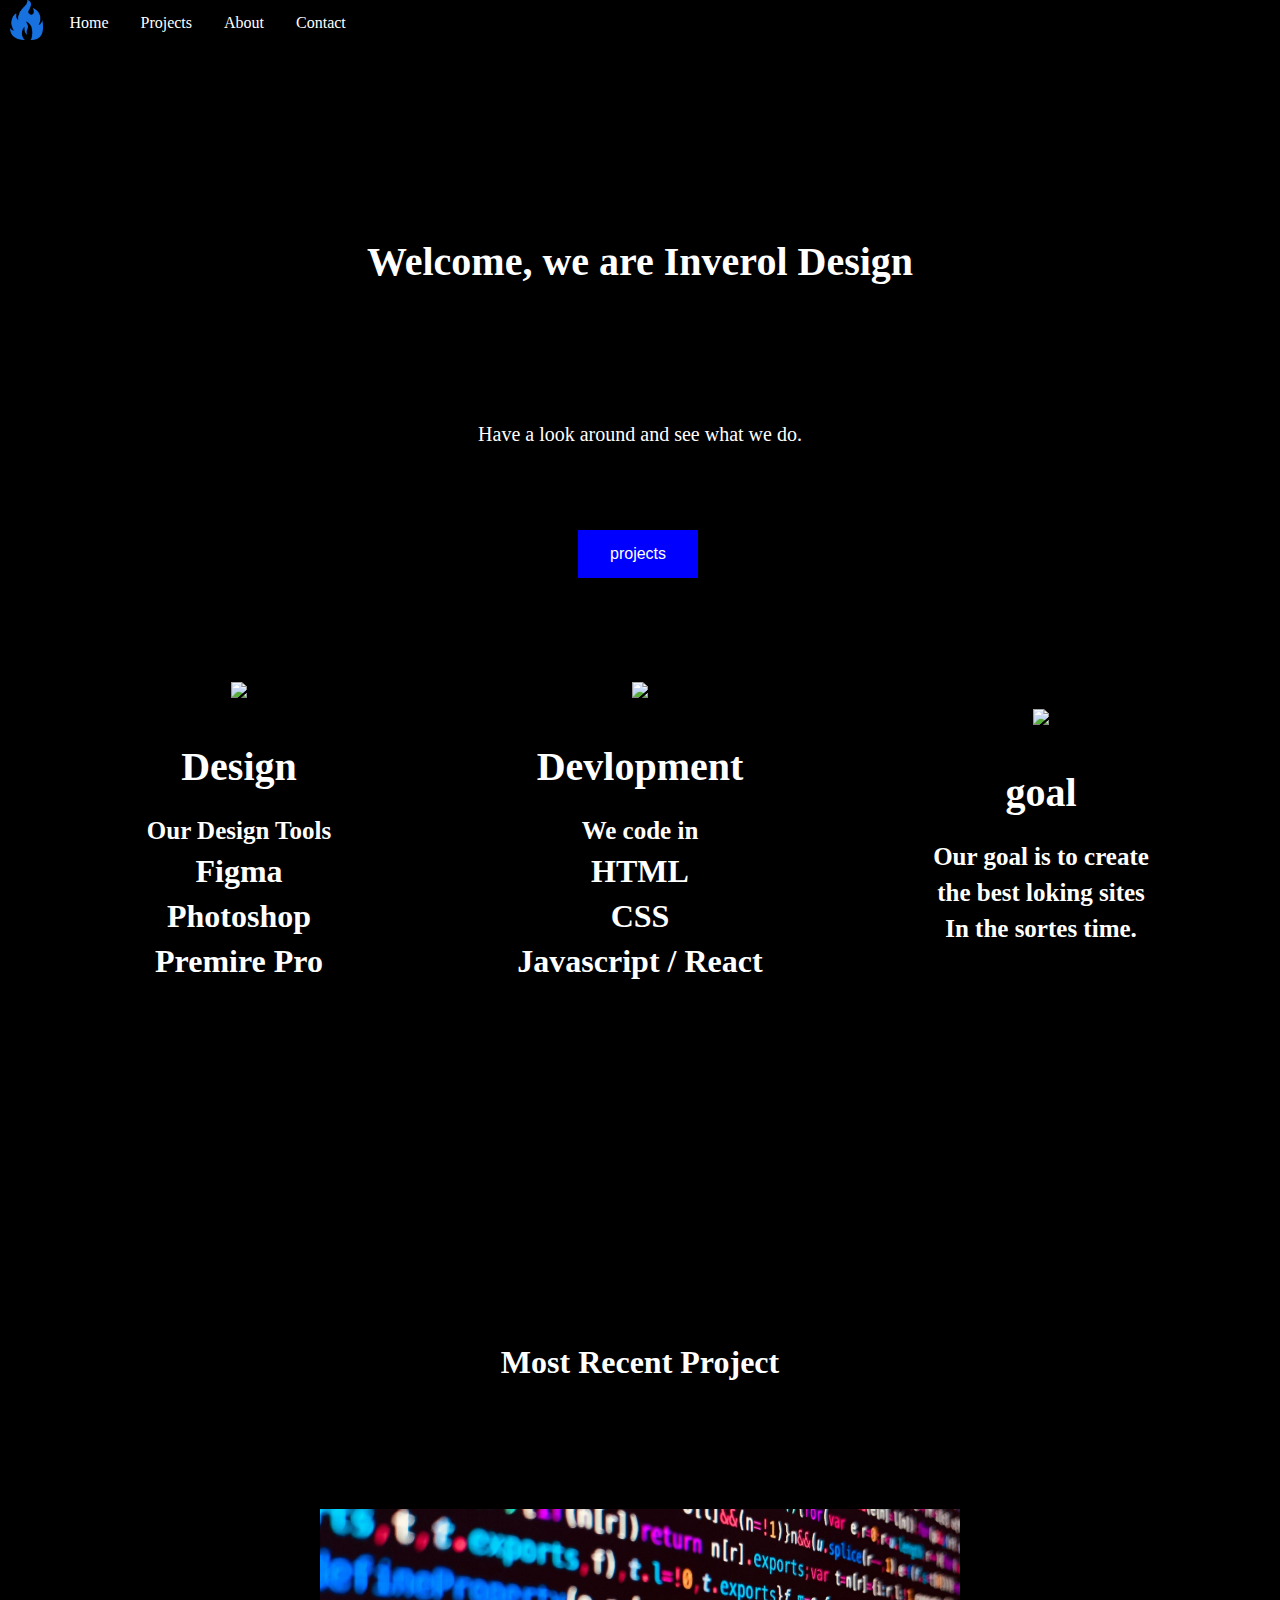
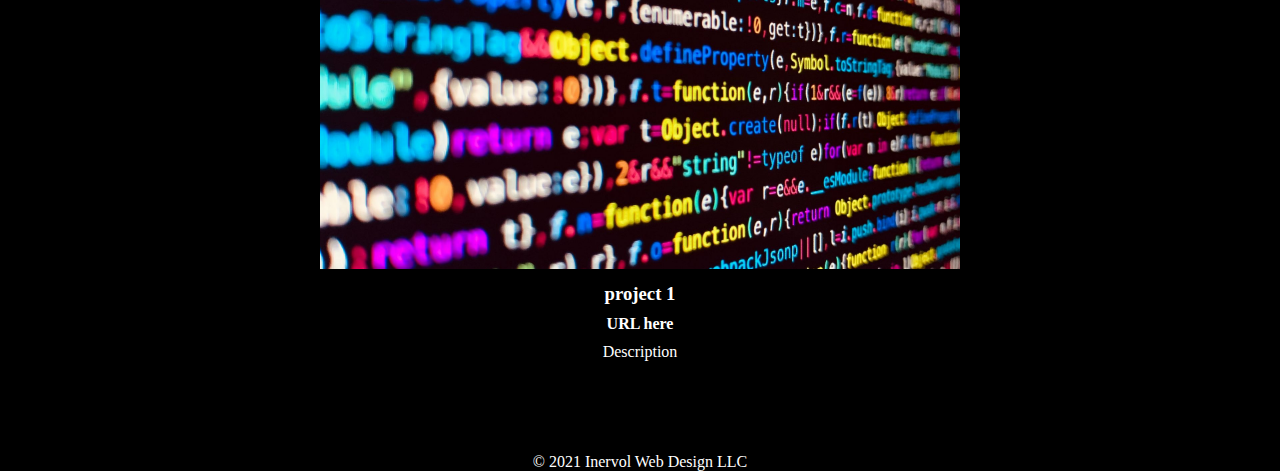
==== index.html @ 6adbb03c "Update index.html" ====
<!DOCTYPE html>


<html lang="en" dir="ltr">

<link rel="stylesheet" href="layout.css">


    <meta charset="utf-8">


    <title>Home Page</title>




  <nav class="nav11">
    <ul>
      <a href="index.html" ><img class="nav-img"src="inv logo.png" alt=""></a>
      <li><a href="index.html">Home</a></li>
      <li><a href="projects.html">Projects</a></li>
      <li><a href="about.html">About</a></li>
      <li><a href="contact.html">Contact</a></li>

    </ul>

  </nav>

  <body>
    <section>



  <!-- <img class="img2" src="/home/bigmoneygelo/demo websites 1-4/example website 1/imgs/code_text_colorful_140555_1920x1080.jpg" alt="img">-->

<div class="img-header-1">
  <h1 class="h11">Welcome, we are Inverol Design</h1>
  <p class="p-1">Have a look around and see what we do.</p>

  <div class="banner">
    <a href="projects.html">
    <button class="b1"type="button" name="button" >projects</button>
    </a>

</div>

    </section>

    <section>


      <section class="row3">


        <div class="column">


          <div class="icon">
            <img src="https://img.icons8.com/pastel-glyph/100/ffffff/web-design--v2.png"/>
          </div>
          <div class="bio-1">
            <h1 class="h11">Design</h1>
            <h1 class="h2-1">Our Design Tools</h1>
            <h1 class="h2-2">Figma</h1>
            <h1 class="h2-2">Photoshop</h1>
            <h1 class="h2-2">Premire Pro</h1>


          </div>
        </div>






        <div class="column">

            <div class="icon">
          <img src="https://img.icons8.com/officel/100/ffffff/code.png"/>
          </div>
          <div class="bio-1">
            <h1 class="h11">Devlopment</h1>
            <h1 class="h2-1"> We code in </h1>
            <h1 class="h2-2">HTML</h1>
            <h1 class="h2-2">CSS</h1>
            <h1 class="h2-2">Javascript / React</h1>



          </div>


        </div>





        <div class="column">
            <div class="icon">
              <img src="https://img.icons8.com/material-sharp/96/ffffff/activity-history.png"/>
            </div>
            <h1 class="h11">goal</h1>
            <h1 class="h2-1">Our goal is to create </h1>
            <h1 class="h2-1">the best loking sites </h1>
            <h1 class="h2-1">In the sortes time. </h1>
            <p></p>


        </div>

      </section>


      <h1 class="h12">Most Recent Project </h1>


      <div class="img2-a">


              <img class="img2a"src="code_text_colorful_140555_1920x1080.jpg" alt="img">
              <h3 class="h31a">project 1</h3>
              <h4 class="h31b">URL here</h4>
              <p>Description </p>

            </div>
            </div>
          </div>





      </section>




<!--
      <div class="row">
          <div class="column">
            <div class="porduct1">
              <img class="img3 "src="https://www.imagesource.com/wp-content/uploads/2019/06/Rio.jpg" alt="img">
              <p class="img3"> Lorem ipsum dolor sit amet, consectetur adipisicing elit, sed do eiusmod tempor incididunt ut labore et dolore magna aliqua. Ut enim ad minim veniam, quis nostrud exercitation ullamco laboris nisi ut aliquip ex ea commodo consequat. Duis aute irure dolor in reprehenderit in voluptate velit esse cillum dolore eu fugiat nulla pariatur. Excepteur sint occaecat cupidatat non proident, sunt in culpa qui officia deserunt mollit anim id est laborum.
                Lorem ipsum dolor sit amet, consectetur adipisicing elit, sed do eiusmod tempor incididunt ut labore et dolore magna aliqua. Ut enim ad minim veniam, quis nostrud exercitation ullamco laboris nisi ut aliquip ex ea commodo consequat. Duis aute irure dolor in reprehenderit in voluptate velit esse cillum dolore eu fugiat nulla pariatur. Excepteur sint occaecat cupidatat non proident, sunt in culpa qui officia deserunt mollit anim id est laborum. Lorem ipsum dolor sit amet, consectetur adipisicing elit, sed do eiusmod tempor incididunt ut labore et dolore magna aliqua. Ut enim ad minim veniam, quis nostrud exercitation ullamco laboris nisi ut aliquip ex ea commodo consequat. </p>
            </div

            <div class="porduct2">
              <img class="img3 "src="https://www.imagesource.com/wp-content/uploads/2019/06/Rio.jpg" alt="img">
              <p class="img3"> Lorem ipsum dolor sit amet, consectetur adipisicing elit, sed do eiusmod tempor incididunt ut labore et dolore magna aliqua. Ut enim ad minim veniam, quis nostrud exercitation ullamco laboris nisi ut aliquip ex ea commodo consequat. Duis aute irure dolor in reprehenderit in voluptate velit esse cillum dolore eu fugiat nulla pariatur. Excepteur sint occaecat cupidatat non proident, sunt in culpa qui officia deserunt mollit anim id est laborum.
                Lorem ipsum dolor sit amet, consectetur adipisicing elit, sed do eiusmod tempor incididunt ut labore et dolore magna aliqua. Ut enim ad minim veniam, quis nostrud exercitation ullamco laboris nisi ut aliquip ex ea commodo consequat. Duis aute irure dolor in reprehenderit in voluptate velit esse cillum dolore eu fugiat nulla pariatur. Excepteur sint occaecat cupidatat non proident, sunt in culpa qui officia deserunt mollit anim id est laborum. Lorem ipsum dolor sit amet, consectetur adipisicing elit, sed do eiusmod tempor incididunt ut labore et dolore magna aliqua. Ut enim ad minim veniam, quis nostrud exercitation ullamco laboris nisi ut aliquip ex ea commodo consequat. </p>
            </div
          </div>
        </div>


-->


    </section>





  </body>
























<br>
<br>
<br>
<br>

<footer>


<p class="p1a">&copy; 2021 Inervol Web Design LLC</p>
</footer>

</html>
---- layout.css ----
*{
  margin: 0px 0px;
  padding: 0px 0px;
  background-color: black;
  color: white;
}

ul {
  list-style-type: none;
  margin: 0;
  padding: 0;
  overflow: hidden;
  background-color: black;
}

li {
  float: left;
}

li a {
  display: block;
  color: white;
  text-align: center;
  padding: 14px 16px;
  text-decoration: none;
}

li a:hover:not(.active) {
  background-color: blue;
}

li a.active {
  color: white;
  background-color: blue;
  float:right;
}





.b1{
  background-color: blue;
 border: none;
 color: white;
 padding: 15px 32px;
 text-decoration: none;
 display: inline-block;
 font-size: 16px;
 margin: 4px 2px;
 cursor: pointer;

}


.nav-img{
margin-left: 10px;
margin-right: 10px;
  height: 40px;
  width: auto;
  float: left;



}




.img1 {
  height: 400px
  width: auto;
  direction: center;
}



.img2{
height: 40%;
  padding: 1em 1em 1em 1em;
  align-items: center;
}


.img3{
  padding-left: 20%;
  padding-right: 20%
  height: 600;
  width: 500px;
  color: white;
  image-orientation:center
  text-align: center;
}

.h11 {
  margin-top: 15%;
  margin-bottom: 10%;
  color: white;
  text-align: center;
  font-size: 40px;
}


 .h12{
   margin-top: 20%;
   margin-bottom: 10%;
   color: white;
   text-align: center;


 }

 }

h6 {
  padding-left: 10px;
  text-align: left;
  color: white

}

.ft1 {
  padding-left: 10px;
  padding-right: 10px;
  color: white;
}


.li20 {
  text-align: below;
}




.li20 {
  text-align: below;
}



.li30 {
  position: center;
}



.PBC{

  background-color: blue;
   width: 100%;
   height: auto;
   border-radius: 25px;
   color: white;
}


.column {
 -ms-flex: 25%; /* IE10 */
 flex: 25%;
 max-width: 25%;
 padding: 0 4px;


}

.icon{
  text-align: center;
}

.row {
  display: -ms-flexbox; /* IE10 */
  display: flex;
  -ms-flex-wrap: wrap; /* IE10 */
  flex-wrap: wrap;
  padding: 0 4px;

}

p {
  color: black;
}



.img2-a{

  text-align: center;
}



.img2a{
  width: 50%;
}


.h31a{
  padding-top: 10px;
  text-align: center;
}

.h31b{
  padding-top: 10px;
text-align: center;
}




.row2 {
  padding: 100px;
  display: flex;
  justify-content: space-between;


}

.row2A{
  padding: 100px;
  display: flex;
  justify-content: space-between;

}



 .row3{
   padding: 100px;
   display: flex;
   justify-content: space-between;
   align-items: center;

 }


.banner{
  margin-left: 45%;
  margin-top: 5em;
  margin-bottom:

}



p {
  color: white;
  text-align: center;
  padding-top: 10px;
}


/*
.nav11{
text-align: center;
align-self: center;
}
*/









.h31{
  margin-left: 15px;
}





.h1A{
  margin-left: 10px;
}



.p1a{
  margin-top: 10px;
}

.bio-1{
text-align: center;
}

.h2-1{
  text-align: center;
  font-weight: bold;
  margin-top: 3%;
  margin-bottom: 3%;
  font-size: 25px;

}


.h2-2{
  margin-top: 3%;
  margin-bottom: 3%;
}



  .h61{
    margin-left: 10px;
  }



  .fh3{
    text-align: center;
}

  .fh31{
    text-align: center;
    margin-bottom: 0px;
}

.p-1{
  font-size: 20px;
}
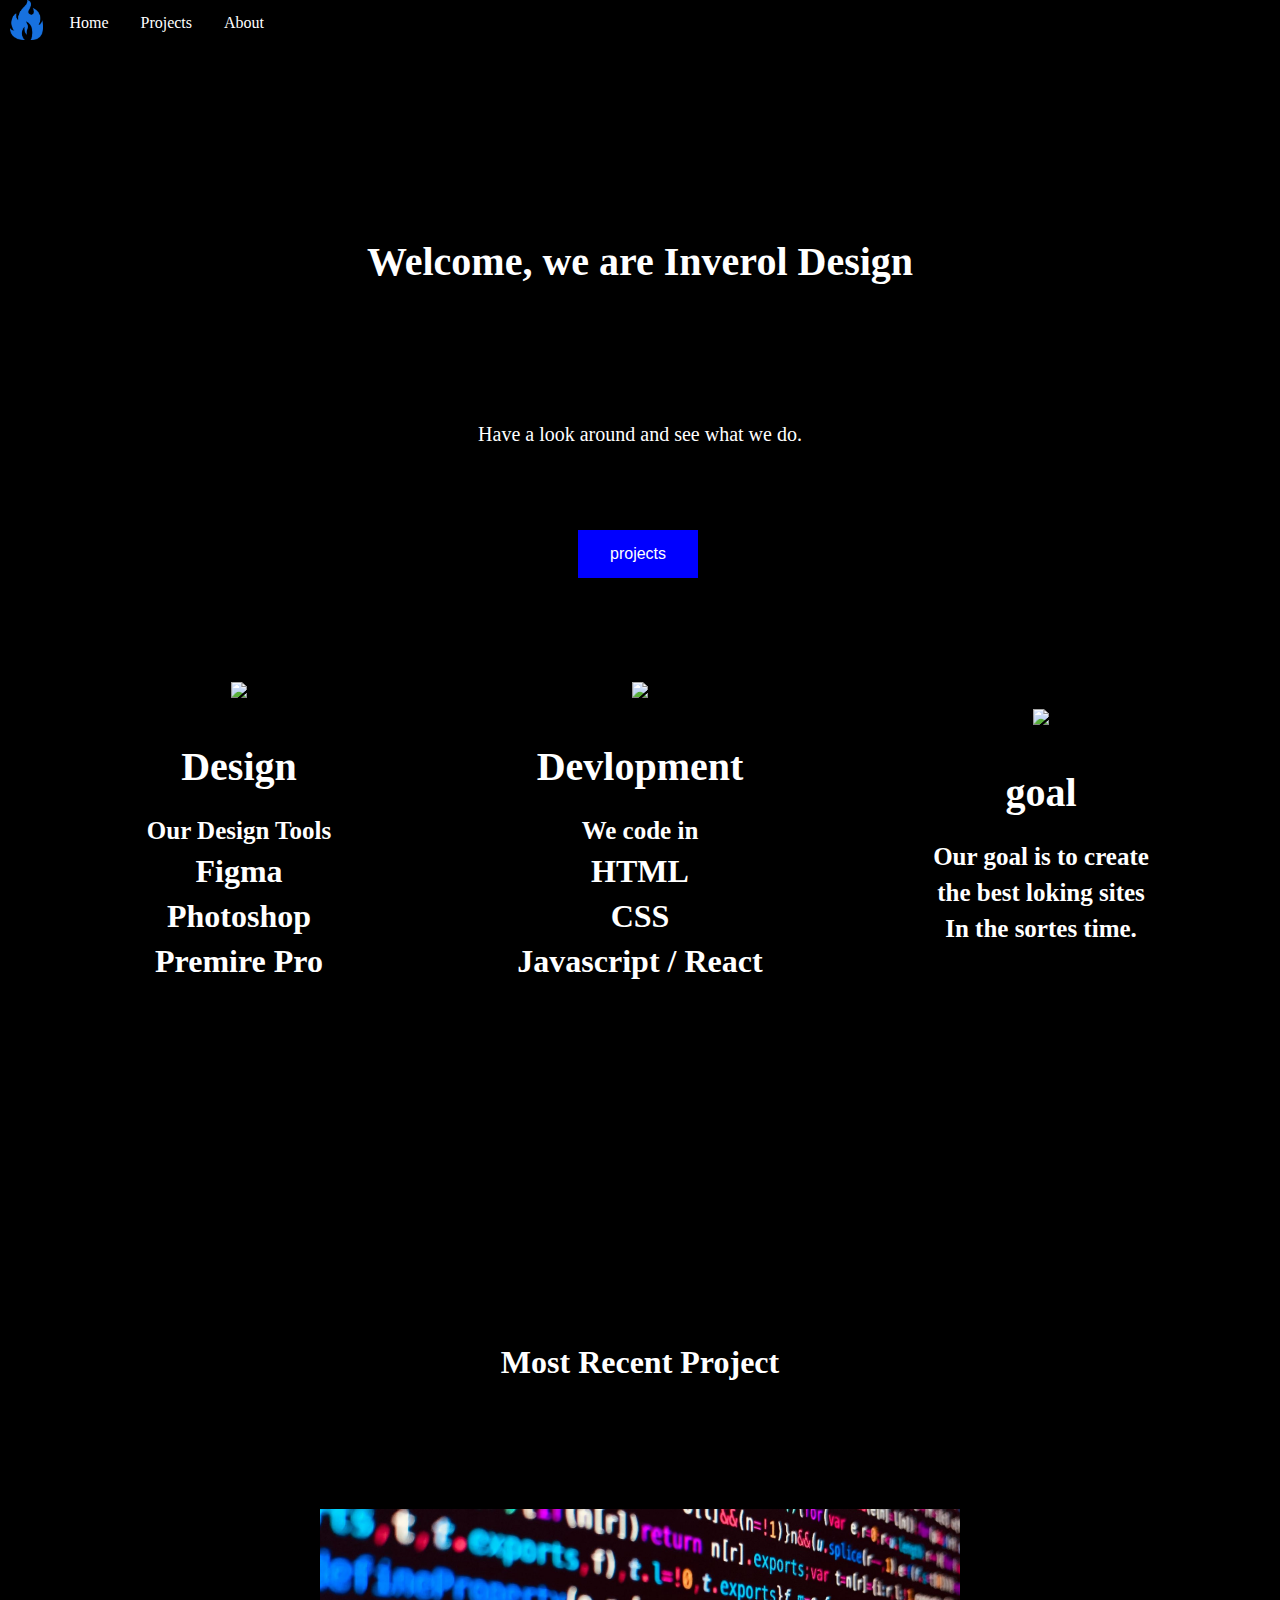
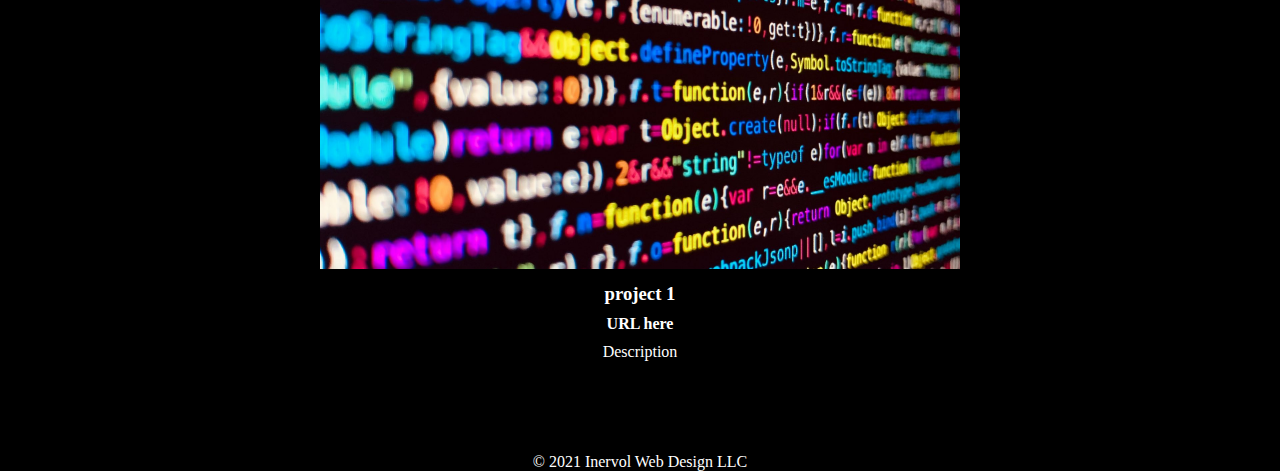
==== commit 86d4b72c: "Update index.html" ====
--- a/index.html
+++ b/index.html
@@ -20,7 +20,7 @@
       <li><a href="index.html">Home</a></li>
       <li><a href="projects.html">Projects</a></li>
       <li><a href="about.html">About</a></li>
-      <li><a href="contact.html">Contact</a></li>
+      <!--<li><a href="contact.html">Contact</a></li>-->
 
     </ul>
 
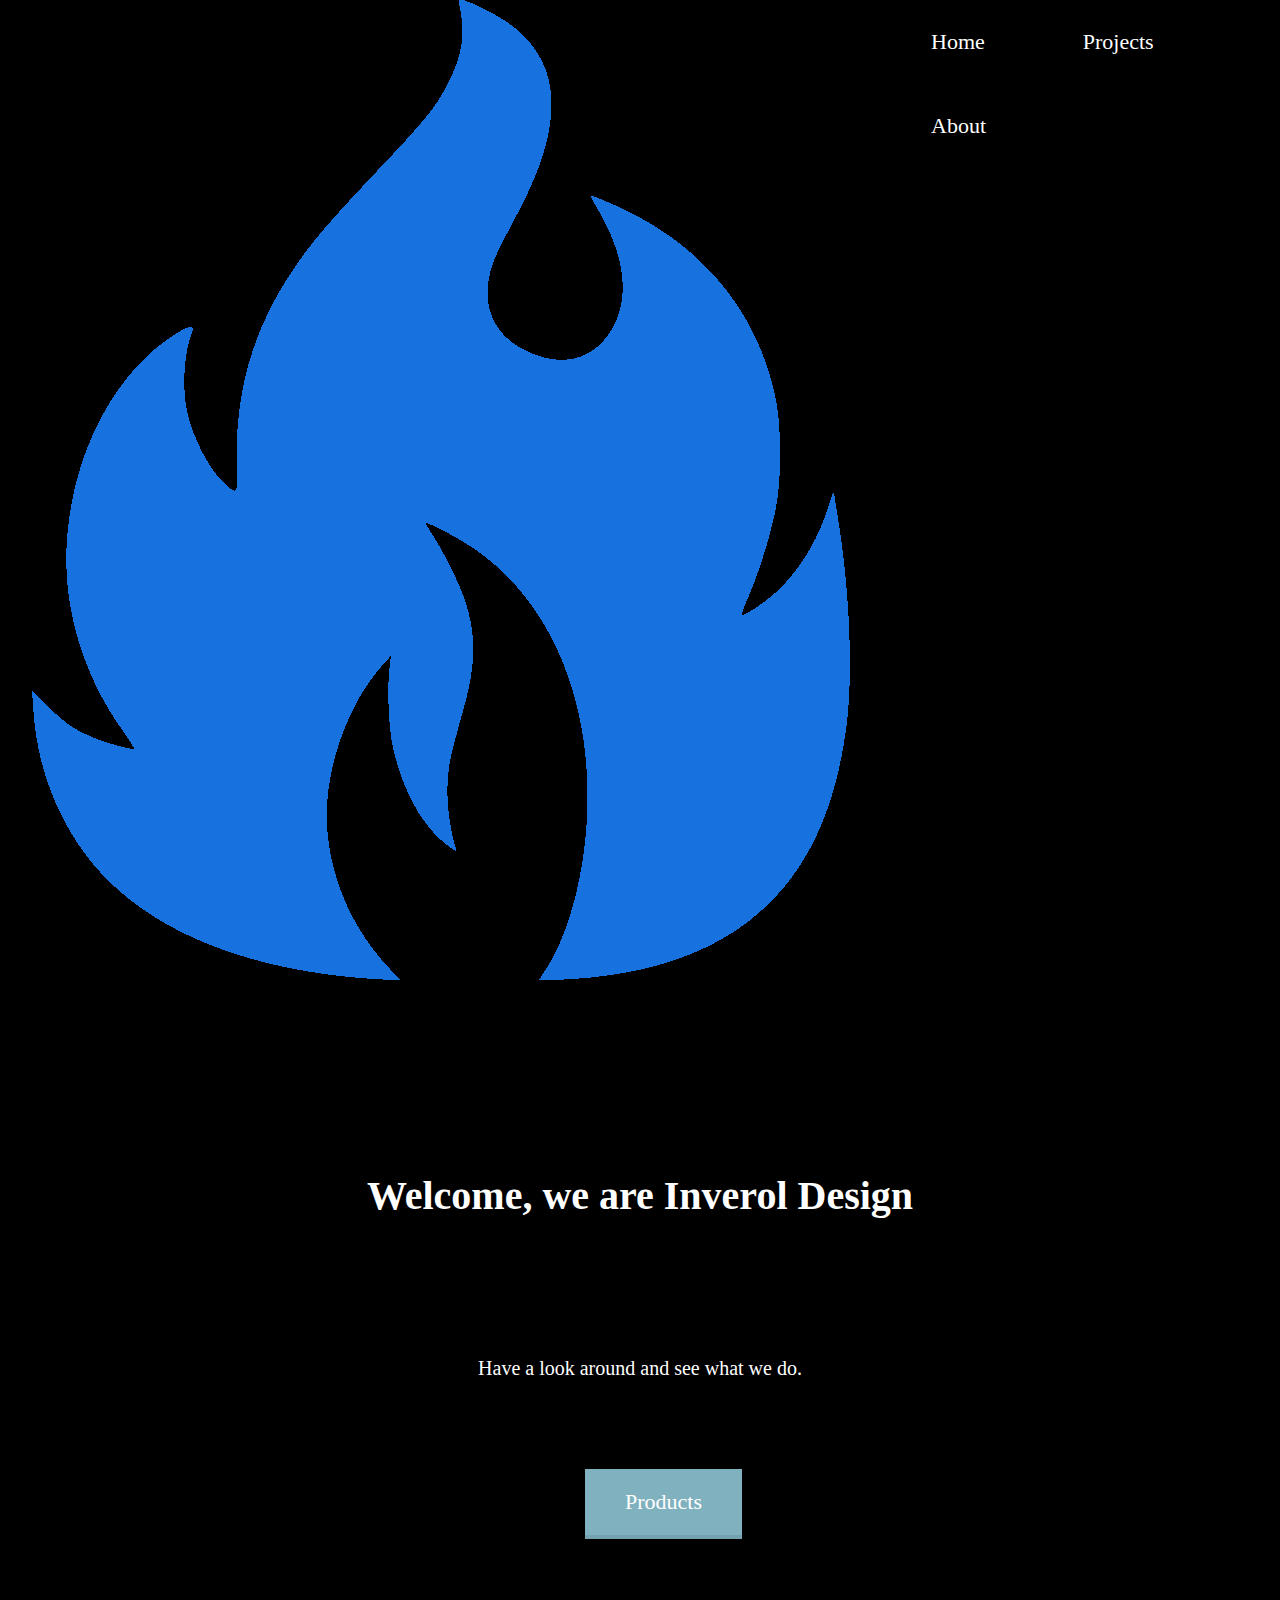
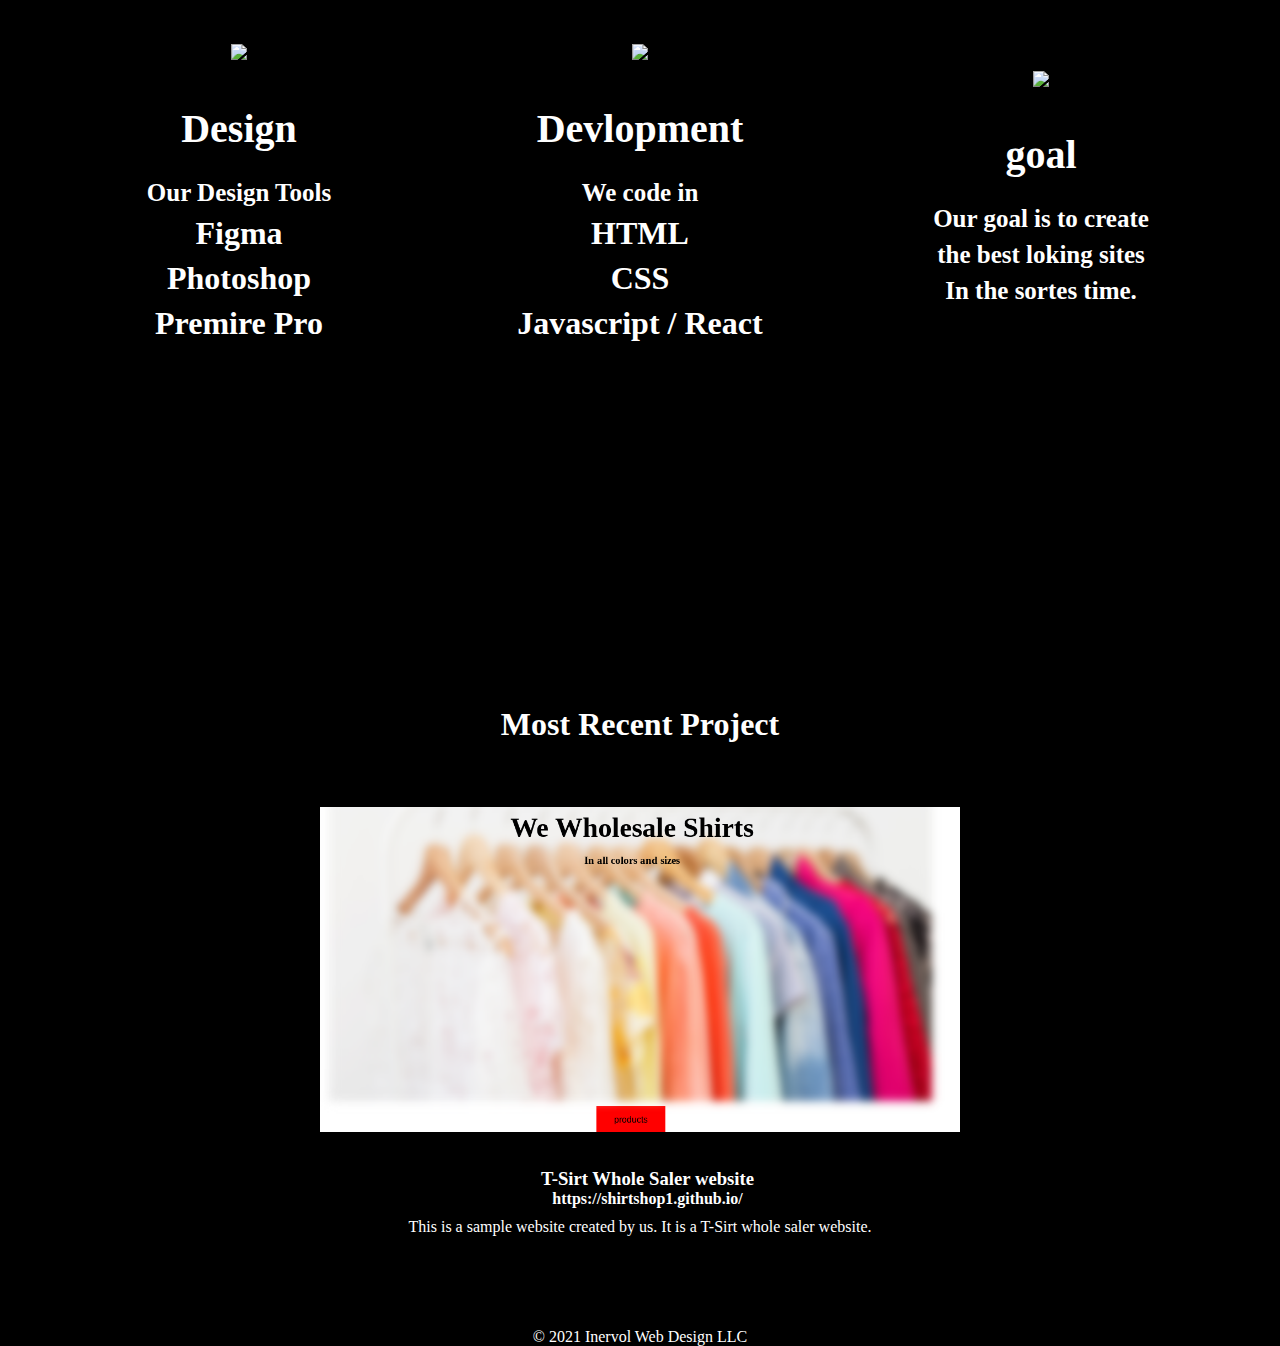
==== commit 756fe5ef: "Add files via upload" ====
--- a/index.html
+++ b/index.html
@@ -17,9 +17,12 @@
   <nav class="nav11">
     <ul>
       <a href="index.html" ><img class="nav-img"src="inv logo.png" alt=""></a>
-      <li><a href="index.html">Home</a></li>
-      <li><a href="projects.html">Projects</a></li>
-      <li><a href="about.html">About</a></li>
+
+  <li><a  class="btn large " href="index.html">Home</a></li>
+  <li><a  class="btn large " href="projects.html">Projects</a></li>
+  <li><a   class="btn large " href="about.html">About</a></li>
+
+
       <!--<li><a href="contact.html">Contact</a></li>-->
 
     </ul>
@@ -34,15 +37,15 @@
   <!-- <img class="img2" src="/home/bigmoneygelo/demo websites 1-4/example website 1/imgs/code_text_colorful_140555_1920x1080.jpg" alt="img">-->
 
 <div class="img-header-1">
+
   <h1 class="h11">Welcome, we are Inverol Design</h1>
   <p class="p-1">Have a look around and see what we do.</p>
 
   <div class="banner">
-    <a href="projects.html">
-    <button class="b1"type="button" name="button" >projects</button>
+    <a href="projects.html" class="btn blue large">Products</a>
     </a>
 
-</div>
+  </div>
 
     </section>
 
@@ -107,87 +110,23 @@
             <h1 class="h2-1">In the sortes time. </h1>
             <p></p>
 
-
         </div>
 
       </section>
 
+      <h1 class="h12">Most Recent Project </h1>
+      <div class="img2-a">
+        <a href="https://shirtshop1.github.io/">
+          <img class="img2a"src="Screenshot 2021-05-30 5.19.01 AM.png" alt="img">
+          <h3 class="h31">T-Sirt Whole Saler website</h3>
+          <h4 class="h31">https://shirtshop1.github.io/</h4>
+          <p>This is a sample website created by us. It is a T-Sirt whole saler website.</p>
+        </a>
+      </div>
 
-      <h1 class="h12">Most Recent Project </h1>
-
-
-      <div class="img2-a">
-
-
-              <img class="img2a"src="code_text_colorful_140555_1920x1080.jpg" alt="img">
-              <h3 class="h31a">project 1</h3>
-              <h4 class="h31b">URL here</h4>
-              <p>Description </p>
-
-            </div>
-            </div>
-          </div>
-
-
-
-
-
-      </section>
-
-
-
-
-<!--
-      <div class="row">
-          <div class="column">
-            <div class="porduct1">
-              <img class="img3 "src="https://www.imagesource.com/wp-content/uploads/2019/06/Rio.jpg" alt="img">
-              <p class="img3"> Lorem ipsum dolor sit amet, consectetur adipisicing elit, sed do eiusmod tempor incididunt ut labore et dolore magna aliqua. Ut enim ad minim veniam, quis nostrud exercitation ullamco laboris nisi ut aliquip ex ea commodo consequat. Duis aute irure dolor in reprehenderit in voluptate velit esse cillum dolore eu fugiat nulla pariatur. Excepteur sint occaecat cupidatat non proident, sunt in culpa qui officia deserunt mollit anim id est laborum.
-                Lorem ipsum dolor sit amet, consectetur adipisicing elit, sed do eiusmod tempor incididunt ut labore et dolore magna aliqua. Ut enim ad minim veniam, quis nostrud exercitation ullamco laboris nisi ut aliquip ex ea commodo consequat. Duis aute irure dolor in reprehenderit in voluptate velit esse cillum dolore eu fugiat nulla pariatur. Excepteur sint occaecat cupidatat non proident, sunt in culpa qui officia deserunt mollit anim id est laborum. Lorem ipsum dolor sit amet, consectetur adipisicing elit, sed do eiusmod tempor incididunt ut labore et dolore magna aliqua. Ut enim ad minim veniam, quis nostrud exercitation ullamco laboris nisi ut aliquip ex ea commodo consequat. </p>
-            </div
-
-            <div class="porduct2">
-              <img class="img3 "src="https://www.imagesource.com/wp-content/uploads/2019/06/Rio.jpg" alt="img">
-              <p class="img3"> Lorem ipsum dolor sit amet, consectetur adipisicing elit, sed do eiusmod tempor incididunt ut labore et dolore magna aliqua. Ut enim ad minim veniam, quis nostrud exercitation ullamco laboris nisi ut aliquip ex ea commodo consequat. Duis aute irure dolor in reprehenderit in voluptate velit esse cillum dolore eu fugiat nulla pariatur. Excepteur sint occaecat cupidatat non proident, sunt in culpa qui officia deserunt mollit anim id est laborum.
-                Lorem ipsum dolor sit amet, consectetur adipisicing elit, sed do eiusmod tempor incididunt ut labore et dolore magna aliqua. Ut enim ad minim veniam, quis nostrud exercitation ullamco laboris nisi ut aliquip ex ea commodo consequat. Duis aute irure dolor in reprehenderit in voluptate velit esse cillum dolore eu fugiat nulla pariatur. Excepteur sint occaecat cupidatat non proident, sunt in culpa qui officia deserunt mollit anim id est laborum. Lorem ipsum dolor sit amet, consectetur adipisicing elit, sed do eiusmod tempor incididunt ut labore et dolore magna aliqua. Ut enim ad minim veniam, quis nostrud exercitation ullamco laboris nisi ut aliquip ex ea commodo consequat. </p>
-            </div
-          </div>
-        </div>
-
-
--->
-
-
-    </section>
-
-
-
-
-
-  </body>
-
-
-
-
-
-
-
-
-
-
-
-
-
-
-
-
-
-
-
-
-
-
-
+    </div>
+  </div>
+</body>
 
 <br>
 <br>
--- a/layout.css
+++ b/layout.css
@@ -3,6 +3,7 @@
   padding: 0px 0px;
   background-color: black;
   color: white;
+  text-decoration: none;
 }
 
 ul {
@@ -34,6 +35,10 @@
   background-color: blue;
   float:right;
 }
+
+
+
+
 
 
 
@@ -54,9 +59,9 @@
 
 
 .nav-img{
-margin-left: 10px;
-margin-right: 10px;
-  height: 40px;
+margin-left: 2.5%;
+margin-right: 2.5%;
+  height: 10%;
   width: auto;
   float: left;
 
@@ -103,7 +108,7 @@
 
  .h12{
    margin-top: 20%;
-   margin-bottom: 10%;
+   margin-bottom: 5%;
    color: white;
    text-align: center;
 
@@ -192,6 +197,7 @@
 
 .img2a{
   width: 50%;
+  padding-bottom: 2.5%;
 }
 
 
@@ -322,3 +328,212 @@
 .p-1{
   font-size: 20px;
 }
+
+
+
+
+
+
+
+
+
+
+
+
+
+
+
+/* btn */
+
+
+
+
+.color .blue   {background: #6698cb;}
+
+
+.btn, .btn-two {
+margin: 9px;
+}
+
+a[class*="btn"] {text-decoration: none;}
+input[class*="btn"],
+button[class*="btn"] {border: 0;}
+
+/* Here you can change the button sizes */
+.btn.large,
+.btn-two.large,
+.btn-effect.large {
+padding: 20px 40px;
+font-size: 22px;
+}
+
+
+
+/* Colors for .btn and .btn-two */
+.btn.blue, .btn-two.blue     {background-color: #7fb1bf;}
+
+/* default button style */
+.btn1 {
+position: relative;
+border: 0;
+padding: 15px 25px;
+display: inline-block;
+text-align: center;
+color: white;
+}
+.btn:active {
+top: 4px;
+}
+
+/* color classes for .btn */
+.btn.blue {box-shadow: 0px 4px #74a3b0;}
+.btn.blue:active {box-shadow: 0 0 #74a3b0; background-color: #709CA8;}
+
+.btn-3d.blue:hover   {background-color: #699DD1;}
+
+.btn-3d.blue {
+background-color: #6DA2D9;
+box-shadow: 0 0 0 1px #6698cb inset,
+      0 0 0 2px rgba(255,255,255,0.15) inset,
+      0 8px 0 0 rgba(110, 164, 219, .7),
+      0 8px 0 1px rgba(0,0,0,.4),
+      0 8px 8px 1px rgba(0,0,0,0.5);
+}
+.btn-3d.blue:active {
+box-shadow: 0 0 0 1px #6191C2 inset,
+      0 0 0 2px rgba(255,255,255,0.15) inset,
+      0 0 0 1px rgba(0,0,0,0.4);
+}
+
+
+.btn-gradient.blue {
+background: rgba(102,152,203,1);
+background: -moz-linear-gradient(top, rgba(102,152,203,1) 0%, rgba(92,138,184,1) 100%);
+background: -webkit-gradient(left top, left bottom, color-stop(0%, rgba(102,152,203,1)), color-stop(100%, rgba(92,138,184,1)));
+background: -webkit-linear-gradient(top, rgba(102,152,203,1) 0%, rgba(92,138,184,1) 100%);
+background: -o-linear-gradient(top, rgba(102,152,203,1) 0%, rgba(92,138,184,1) 100%);
+background: -ms-linear-gradient(top, rgba(102,152,203,1) 0%, rgba(92,138,184,1) 100%);
+background: linear-gradient(to bottom, rgba(102,152,203,1) 0%, rgba(92,138,184,1) 100%);
+filter: progid:DXImageTransform.Microsoft.gradient( startColorstr='#6698cb', endColorstr='#5c8ab8', GradientType=0 );
+}
+.btn-gradient.blue:active 	{background: #608FBF;}
+
+
+
+
+
+.pad-mag{
+  margin: 0,0,0,0 ;
+  padding: 0,0,0,0 ;
+}
+
+
+
+
+
+
+
+
+
+
+
+
+
+
+
+
+
+
+
+
+
+
+
+
+
+
+
+
+
+
+
+
+
+
+
+
+
+/* btn */
+
+
+
+
+.color .blue   {background: #6698cb;}
+
+
+.btn, .btn-two {
+margin: 9px;
+}
+
+a[class*="btn"] {text-decoration: none;}
+input[class*="btn"],
+button[class*="btn"] {border: 0;}
+
+/* Here you can change the button sizes */
+.btn.large,
+.btn-two.large,
+.btn-effect.large {
+padding: 20px 40px;
+font-size: 22px;
+}
+
+
+
+/* Colors for .btn and .btn-two */
+.btn.blue, .btn-two.blue     {background-color: #7fb1bf;}
+
+/* default button style */
+.btn {
+position: relative;
+border: 0;
+padding: 15px 25px;
+display: inline-block;
+text-align: center;
+color: white;
+}
+.btn:active {
+top: 4px;
+}
+
+/* color classes for .btn */
+.btn.blue {box-shadow: 0px 4px #74a3b0;}
+.btn.blue:active {box-shadow: 0 0 #74a3b0; background-color: #709CA8;}
+
+.btn-3d.blue:hover   {background-color: #699DD1;}
+
+.btn-3d.blue {
+background-color: #6DA2D9;
+box-shadow: 0 0 0 1px #6698cb inset,
+      0 0 0 2px rgba(255,255,255,0.15) inset,
+      0 8px 0 0 rgba(110, 164, 219, .7),
+      0 8px 0 1px rgba(0,0,0,.4),
+      0 8px 8px 1px rgba(0,0,0,0.5);
+}
+.btn-3d.blue:active {
+box-shadow: 0 0 0 1px #6191C2 inset,
+      0 0 0 2px rgba(255,255,255,0.15) inset,
+      0 0 0 1px rgba(0,0,0,0.4);
+}
+
+
+.btn-gradient.blue {
+background: rgba(102,152,203,1);
+background: -moz-linear-gradient(top, rgba(102,152,203,1) 0%, rgba(92,138,184,1) 100%);
+background: -webkit-gradient(left top, left bottom, color-stop(0%, rgba(102,152,203,1)), color-stop(100%, rgba(92,138,184,1)));
+background: -webkit-linear-gradient(top, rgba(102,152,203,1) 0%, rgba(92,138,184,1) 100%);
+background: -o-linear-gradient(top, rgba(102,152,203,1) 0%, rgba(92,138,184,1) 100%);
+background: -ms-linear-gradient(top, rgba(102,152,203,1) 0%, rgba(92,138,184,1) 100%);
+background: linear-gradient(to bottom, rgba(102,152,203,1) 0%, rgba(92,138,184,1) 100%);
+filter: progid:DXImageTransform.Microsoft.gradient( startColorstr='#6698cb', endColorstr='#5c8ab8', GradientType=0 );
+}
+.btn-gradient.blue:active 	{background: #608FBF;}
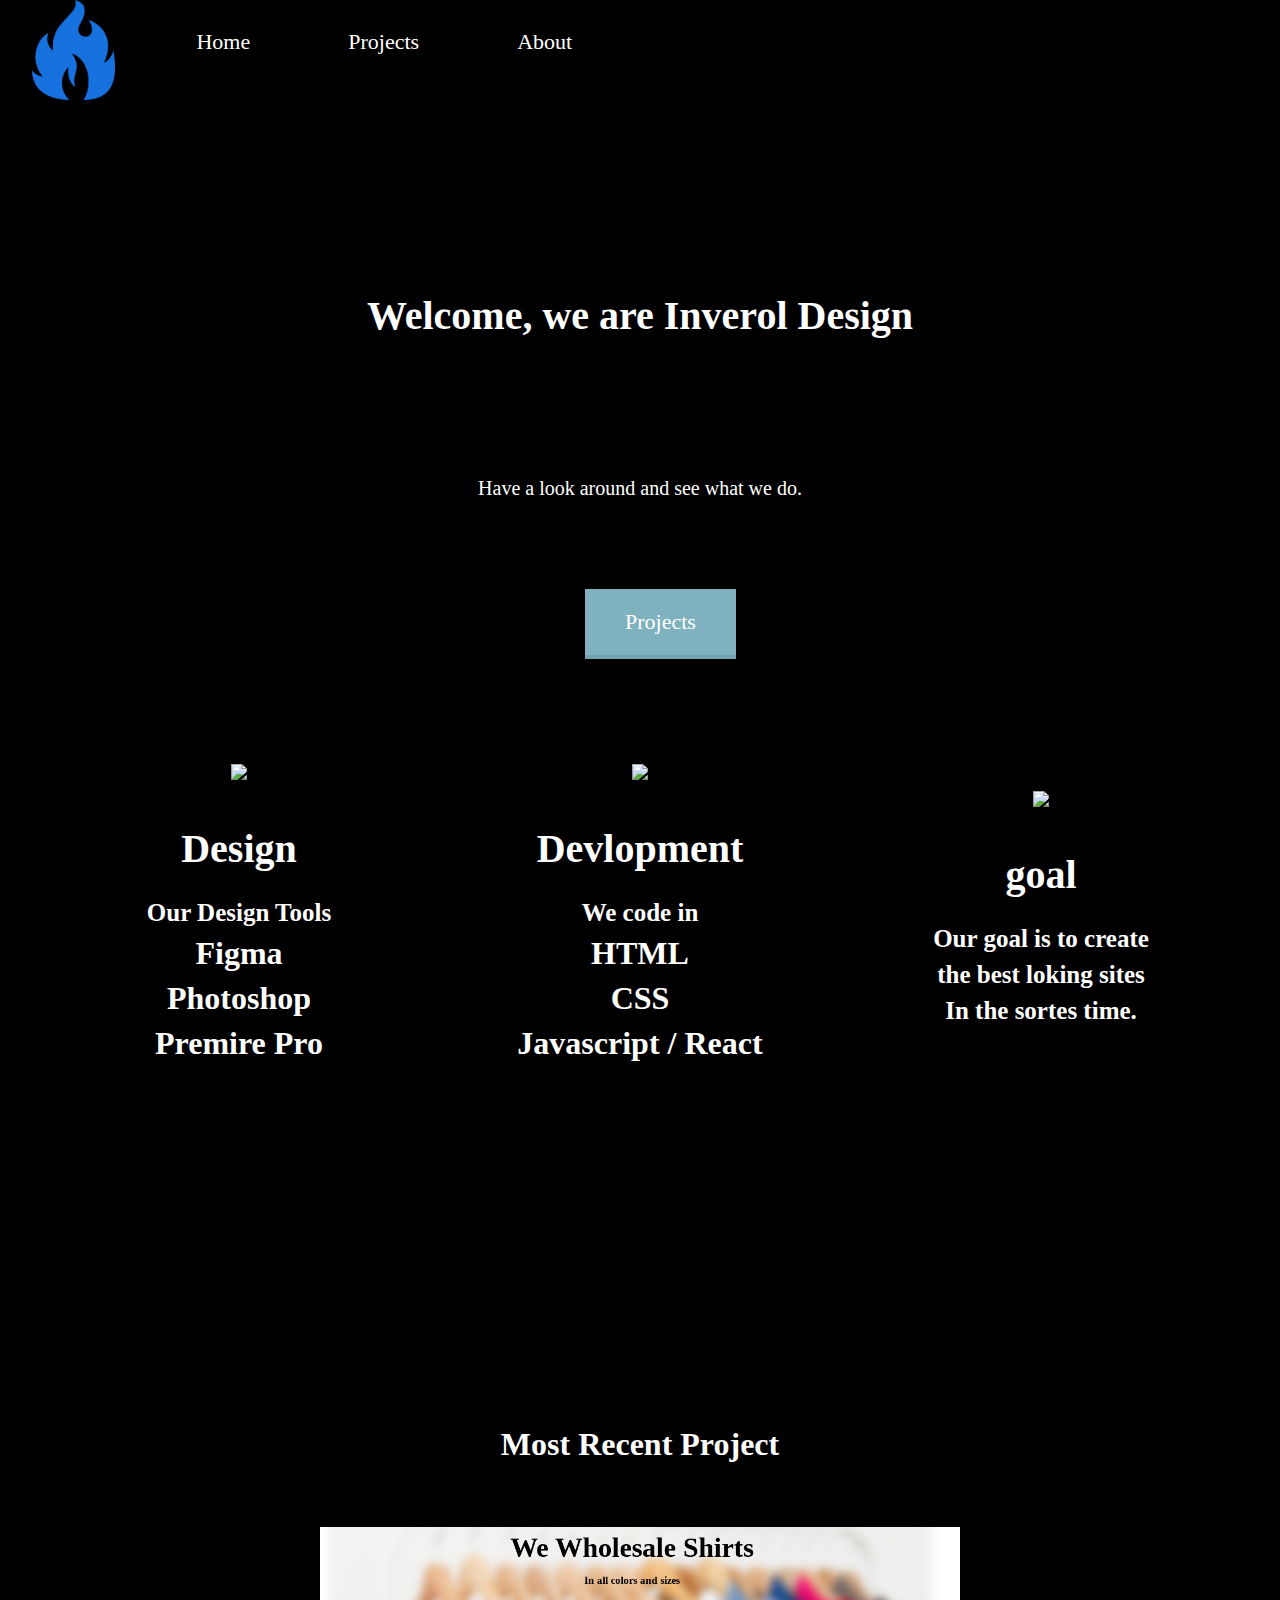
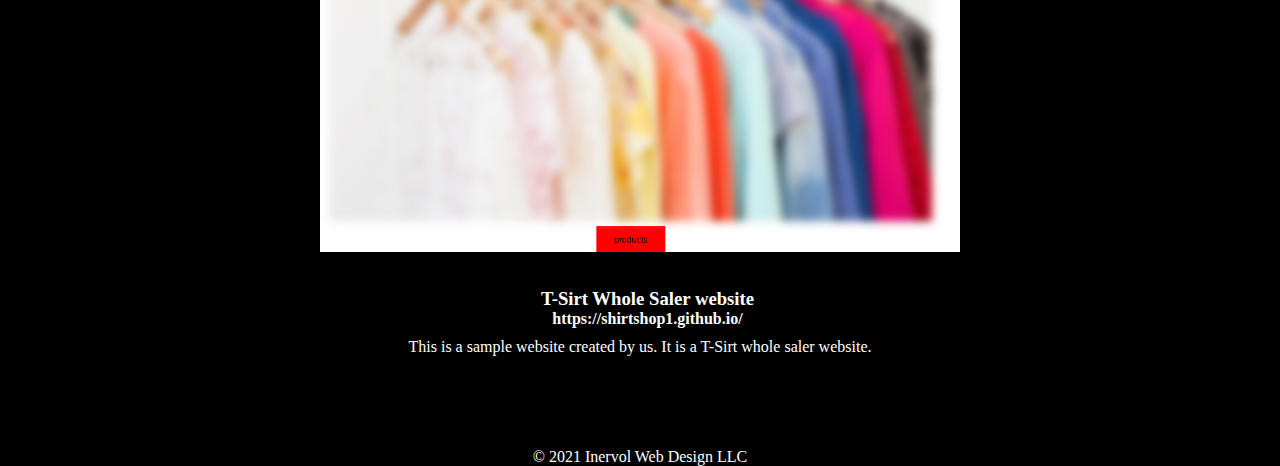
==== commit 9bb3ec33: "Add files via upload" ====
--- a/index.html
+++ b/index.html
@@ -42,7 +42,7 @@
   <p class="p-1">Have a look around and see what we do.</p>
 
   <div class="banner">
-    <a href="projects.html" class="btn blue large">Products</a>
+    <a href="projects.html" class="btn blue large">Projects</a>
     </a>
 
   </div>
--- a/layout.css
+++ b/layout.css
@@ -61,7 +61,7 @@
 .nav-img{
 margin-left: 2.5%;
 margin-right: 2.5%;
-  height: 10%;
+  height: 100px;
   width: auto;
   float: left;
 
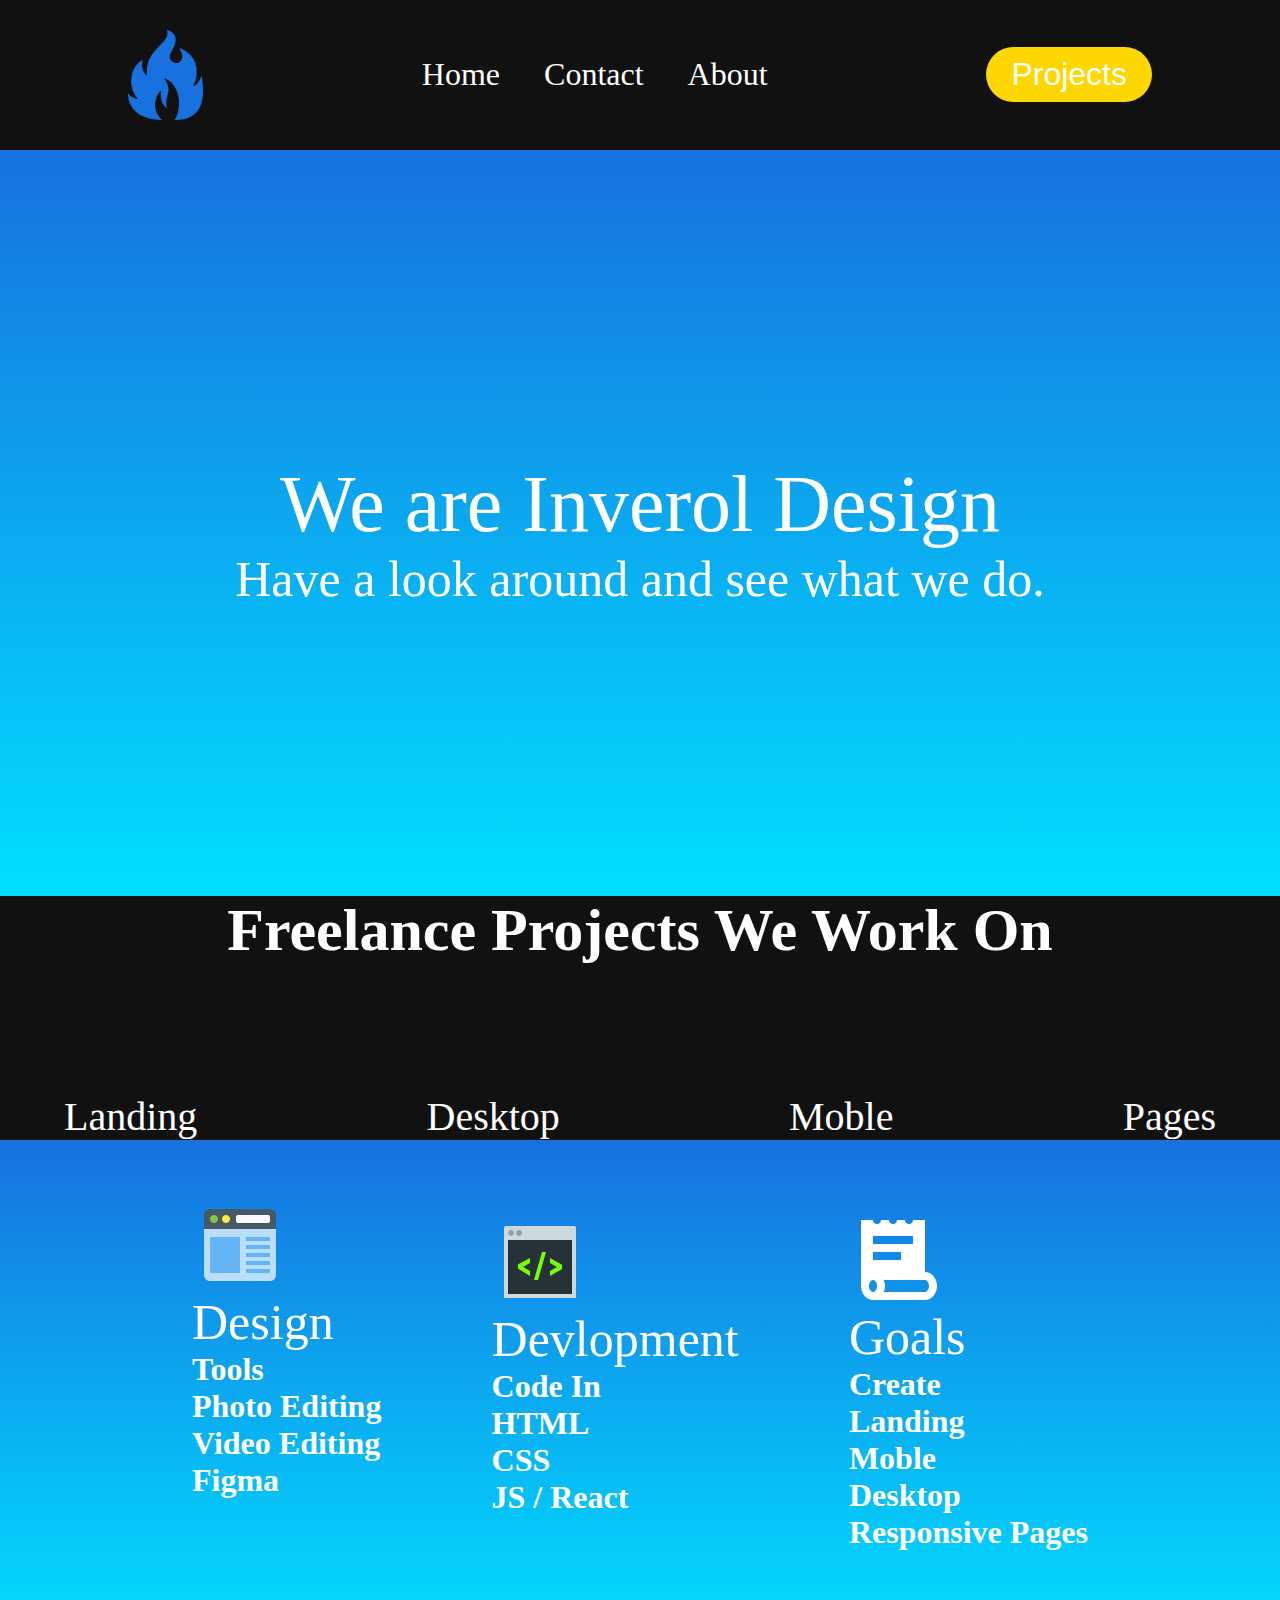
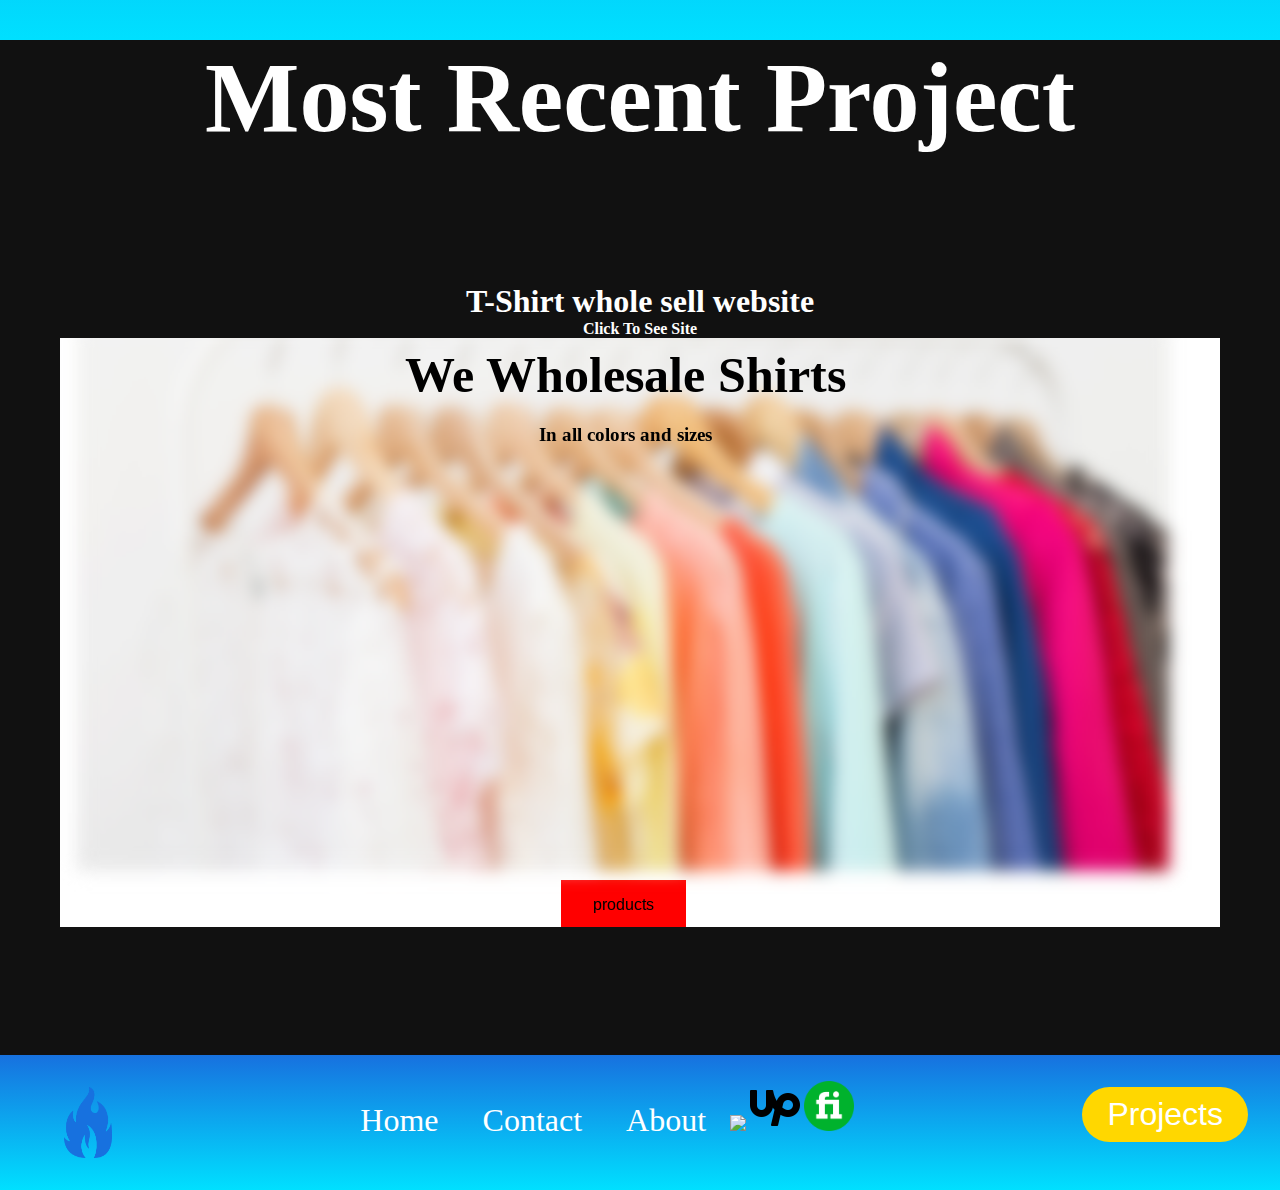
==== commit 2f0c7664: "Add files via upload" ====
--- a/index.html
+++ b/index.html
@@ -1,142 +1,161 @@
-<!DOCTYPE html>
+<html lang="en">
 
+<head>
+    <meta charset="UTF-8">
+    <meta http-equiv="X-UA-Compatible" content="IE=edge">
+    <meta name="viewport" content="width=device-width, initial-scale=1.0">
+    <link rel="stylesheet" href="index.css">
+    <title>Document</title>
+</head>
+<!--nav bar starts-->
+<header>
 
-<html lang="en" dir="ltr">
+    <img class="logo" src="inv logo.png" alt="">
+    <nav>
 
-<link rel="stylesheet" href="layout.css">
+        <ul class="nav-list">
+            <li>
+                <a href="index.html">Home</a>
+            </li>
+            <li>
+                <a href="contact.html">Contact</a>
+            </li>
+            <li>
+                <a href="about.html">About</a>
+            </li>
+            <ul>
+    </nav>
+    <a href="projects.html"><button>Projects</button></a>
+</header>
+<!--nav bar ends-->
 
+<body>
 
-    <meta charset="utf-8">
+    <!--sec 1 starts-->
 
+    <div class="linear-gradent-1">
+        <div class="sec-1-text">
+            <div class='space'>
+                <span class="sec-1-text-2">We are Inverol Design</span>
+            </div>
+            <span class="sec-1-text-1">Have a look around and see what we do.</span>
+        </div>
+    </div>
 
-    <title>Home Page</title>
+    <!--sec 1 ends-->
+
+    <!--sec 2 start-->
+    <div class="sec-2">
+        <h1 class='sec-2-h1-1'> Freelance Projects We Work On </h1>
+        <div class='sec-2-div'>
+
+            <div class="spaced-out">
+                <span class="sec-2-li"> Landing </span>
+            </div>
+            <div class="spaced-out">
+                <span class="sec-2-li"> Desktop </span>
+            </div>
+            <div class="spaced-out">
+                <span class="sec-2-li"> Moble </span>
+            </div>
+            <div class="spaced-out">
+                <span class="sec-2-li"> Pages </span>
+            </div>
+        </div>
+    </div>
+    <!--sec 2 ends-->
+
+    <!--sec 3 starts-->
+
+    <div class="linear-gradent-3">
+
+        <div class='space-sec-3'>
+            <div>
+                <img class='img-sec-3-1' src="icons8-web-design-96.png" alt="">
+                <div class='bio-1'>
+                    <span class='sec-3-1-h1'>Design</span>
+                    <div>
+                        <h1>Tools</h1>
+                        <h1>Photo Editing</h1>
+                        <h1>Video Editing</h1>
+                        <h1>Figma</h1>
+                    </div>
+                </div>
+            </div>
+            <div>
+                <img class='img-sec-3-1' src="icons8-code-96.png" alt="">
+                <div class='bio-2'>
+                    <span class='sec-3-1-h1'>Devlopment</span>
+                    <div>
+                        <h1>Code In</h1>
+                        <h1>HTML</h1>
+                        <h1>CSS</h1>
+                        <h1>JS / React</h1>
+                    </div>
+                </div>
+            </div>
+            <div>
+                <img class='img-sec-3-1' src="icons8-activity-history-96.png" alt="">
+                <div class='bio-3'>
+                    <span class='sec-3-1-h1'>Goals</span>
+                    <div>
+                        <h1>Create</h1>
+                        <h1>Landing</h1>
+                        <h1>Moble</h1>
+                        <h1>Desktop</h1>
+                        <h1>Responsive Pages</h1>
+                    </div>
+                </div>
+            </div>
+        </div>
+    </div>
+
+    <!--sec 3 ends-->
+    <!--sec 4 start-->
+    <div class="sec-4">
+        <h1 class='sec-4-h1'> Most Recent Project </h1>
+        <a href="https://shirtshop1.github.io/">
+            <h1>T-Shirt whole sell website</h1>
+            <h4>Click To See Site</h4>
+            <img class='img-sec-4-1' src="Screenshot 2021-05-30 5.19.01 AM (2).png" alt="">
+        </a>
+
+    </div>
+    <!--sec 4 ends-->
+
+</body>
+
+<!-- footer starts --->
+
+<footer>
+    <div class='footer-links'>
+
+    </div>
+    <div class="footer-background">
+        <img class="footer-logo" src="inv logo.png" alt="">
+        <div>
+
+            <ul class="footer-list">
+                <li>
+                    <a href="index.html">Home</a>
+                </li>
+                <li>
+                    <a href="contact.html">Contact</a>
+                </li>
+                <li>
+                    <a href="about.html">About</a>
+                </li>
+                <a class='footer-work-icon' href="https://www.tiktok.com/en"><img src="https://img.icons8.com/doodle/48/000000/tiktok--v1.png" /></a>
+                <a href="https://www.upwork.com/freelancers/~01846d93d809b047d7"><img class='footer-work-icon' src="icons8-upwork-100 (1).png"></a>
+                <a href="https://www.fiverr.com/themainman10?up_rollout=true"><img class='footer-work-icon' src="iconfinder_3069760_circle_fiverr_round icon_icon_128px.png "></a>
+                <ul>
+        </div>
+        <a class='footer-button-2' href="projects.html"> <button>Projects</button></a>
+    </div>
+</footer>
+
+<!-- footer ends --->
 
 
 
-
-  <nav class="nav11">
-    <ul>
-      <a href="index.html" ><img class="nav-img"src="inv logo.png" alt=""></a>
-
-  <li><a  class="btn large " href="index.html">Home</a></li>
-  <li><a  class="btn large " href="projects.html">Projects</a></li>
-  <li><a   class="btn large " href="about.html">About</a></li>
-
-
-      <!--<li><a href="contact.html">Contact</a></li>-->
-
-    </ul>
-
-  </nav>
-
-  <body>
-    <section>
-
-
-
-  <!-- <img class="img2" src="/home/bigmoneygelo/demo websites 1-4/example website 1/imgs/code_text_colorful_140555_1920x1080.jpg" alt="img">-->
-
-<div class="img-header-1">
-
-  <h1 class="h11">Welcome, we are Inverol Design</h1>
-  <p class="p-1">Have a look around and see what we do.</p>
-
-  <div class="banner">
-    <a href="projects.html" class="btn blue large">Projects</a>
-    </a>
-
-  </div>
-
-    </section>
-
-    <section>
-
-
-      <section class="row3">
-
-
-        <div class="column">
-
-
-          <div class="icon">
-            <img src="https://img.icons8.com/pastel-glyph/100/ffffff/web-design--v2.png"/>
-          </div>
-          <div class="bio-1">
-            <h1 class="h11">Design</h1>
-            <h1 class="h2-1">Our Design Tools</h1>
-            <h1 class="h2-2">Figma</h1>
-            <h1 class="h2-2">Photoshop</h1>
-            <h1 class="h2-2">Premire Pro</h1>
-
-
-          </div>
-        </div>
-
-
-
-
-
-
-        <div class="column">
-
-            <div class="icon">
-          <img src="https://img.icons8.com/officel/100/ffffff/code.png"/>
-          </div>
-          <div class="bio-1">
-            <h1 class="h11">Devlopment</h1>
-            <h1 class="h2-1"> We code in </h1>
-            <h1 class="h2-2">HTML</h1>
-            <h1 class="h2-2">CSS</h1>
-            <h1 class="h2-2">Javascript / React</h1>
-
-
-
-          </div>
-
-
-        </div>
-
-
-
-
-
-        <div class="column">
-            <div class="icon">
-              <img src="https://img.icons8.com/material-sharp/96/ffffff/activity-history.png"/>
-            </div>
-            <h1 class="h11">goal</h1>
-            <h1 class="h2-1">Our goal is to create </h1>
-            <h1 class="h2-1">the best loking sites </h1>
-            <h1 class="h2-1">In the sortes time. </h1>
-            <p></p>
-
-        </div>
-
-      </section>
-
-      <h1 class="h12">Most Recent Project </h1>
-      <div class="img2-a">
-        <a href="https://shirtshop1.github.io/">
-          <img class="img2a"src="Screenshot 2021-05-30 5.19.01 AM.png" alt="img">
-          <h3 class="h31">T-Sirt Whole Saler website</h3>
-          <h4 class="h31">https://shirtshop1.github.io/</h4>
-          <p>This is a sample website created by us. It is a T-Sirt whole saler website.</p>
-        </a>
-      </div>
-
-    </div>
-  </div>
-</body>
-
-<br>
-<br>
-<br>
-<br>
-
-<footer>
-
-
-<p class="p1a">&copy; 2021 Inervol Web Design LLC</p>
-</footer>
-
-</html>
+</html>--- a/index.css
+++ b/index.css
@@ -0,0 +1,283 @@
+ /*nav bar starts*/
+ 
+ * {
+     color: white;
+     margin: 0%;
+     padding: 0%;
+     box-sizing: border-box;
+     text-decoration: none;
+ }
+ 
+ .logo {
+     width: 75px;
+     cursor: pointer;
+ }
+ 
+ li,
+ a button {
+     font-weight: 500;
+     font-size: 32px;
+ }
+ 
+ header {
+     display: flex;
+     justify-content: space-between;
+     align-items: center;
+     padding: 30px 10%;
+     background-color: #111;
+ }
+ 
+ .nav-list {
+     list-style: none;
+ }
+ 
+ .nav-list li {
+     display: inline-block;
+     padding: 0% 20px;
+ }
+ 
+ .nav-list li a {
+     transition: all 0.3s ease 0s;
+ }
+ 
+ .nav-list li a:hover {
+     color: aqua;
+ }
+ 
+ button {
+     padding: 9px 25px;
+     background-color: blue;
+     border: none;
+     border-radius: 50px;
+     cursor: pointer;
+     transition: all 0.3s ease 0s;
+ }
+ 
+ button:hover {
+     background-color: red;
+ }
+ /*nav bar ends*/
+ /* body */
+ /* body */
+ /*sec 1 starts*/
+ 
+ .linear-gradent-1 {
+     width: 100%;
+     height: 746px;
+     background: linear-gradient(rgba(23, 113, 223, 1), rgba(0, 224, 255, 1));
+     opacity: 1;
+     position: relative;
+     top: 0px;
+     left: 0px;
+ }
+ 
+ .sec-1-text {
+     width: 100%;
+     height: 500px;
+     background: url("../images/v2_16.png");
+     background-repeat: no-repeat;
+     background-position: center center;
+     background-size: cover;
+     opacity: 1;
+     overflow: hidden;
+     position: absolute;
+     top: 75%;
+     left: 50%;
+     transform: translate(-50%, -50%);
+     text-align: center;
+ }
+ 
+ .sec-1-text-1 {
+     width: 894px;
+     color: rgba(255, 255, 255, 1);
+     top: 326px;
+     left: 272px;
+     font-family: Roboto;
+     font-weight: Regular;
+     font-size: 50px;
+     opacity: 1;
+     text-align: left;
+     padding-bottom: 5%;
+ }
+ 
+ .sec-1-text-2 {
+     width: 768px;
+     color: rgba(255, 255, 255, 1);
+     top: 142px;
+     left: 335px;
+     font-family: Roboto;
+     font-weight: Regular;
+     font-size: 80px;
+     opacity: 1;
+     text-align: left;
+ }
+ /*sec 1 ends */
+ /*sec 2 starts*/
+ 
+ .sec-2 {
+     text-align: center;
+     background-color: #111;
+     color: #ddd;
+ }
+ 
+ .sec-2-h1-1 {
+     font-size: 60px;
+     margin-left: 5%;
+     margin-right: 5%;
+ }
+ 
+ .sec-2-div {
+     text-decoration: none;
+     display: flex;
+     justify-content: space-between;
+     margin-left: 5%;
+     margin-right: 5%;
+     margin-top: 10%;
+ }
+ 
+ .sec-2-li {
+     font-size: 40px;
+     margin-top: 5%;
+     margin-bottom: 40%;
+ }
+ 
+ i .spaced-out {
+     display: flex;
+ }
+ /*sec 2 ends*/
+ /* sec 3 start*/
+ 
+ .img-sec-3-1 {
+     margin-top: 30%;
+ }
+ 
+ .linear-gradent-3 {
+     width: 100%;
+     height: 500px;
+     background: linear-gradient(rgba(23, 113, 223, 1), rgba(0, 224, 255, 1));
+     opacity: 1;
+     position: relative;
+ }
+ 
+ .space-sec-3 {
+     display: flex;
+     justify-content: space-between;
+     top: 75%;
+     left: 50%;
+     margin-left: 15%;
+     margin-right: 15%;
+ }
+ 
+ .sec-3-1-h1 {
+     font-size: 50px;
+ }
+ /* sec 3 ends*/
+ /* sec 4 start*/
+ 
+ .sec-4 {
+     text-align: center;
+     background-color: #111;
+     color: #ddd;
+     height: auto;
+ }
+ 
+ .sec-4-h1 {
+     font-size: 100px;
+     margin-left: 5%;
+     margin-right: 5%;
+     margin-bottom: 10%;
+ }
+ 
+ .sec-4-div {
+     text-decoration: none;
+     display: flex;
+     justify-content: center;
+     margin-bottom: 10%;
+ }
+ 
+ .img-sec-4-1 {
+     width: auto;
+     height: auto;
+     margin-bottom: 10%;
+ }
+ /* sec 4 ends*/
+ /* footer starts*/
+ 
+ .footer-background {
+     width: 100%;
+     height: auto;
+     background: linear-gradient(rgba(23, 113, 223, 1), rgba(0, 224, 255, 1));
+     opacity: 1;
+     position: relative;
+     top: 0px;
+     left: 0px;
+     display: flex;
+     justify-content: space-between;
+ }
+ 
+ .footer-img-1 {
+     width: 100px;
+ }
+ 
+ .footer-logo {
+     width: 48px;
+     cursor: pointer;
+     margin-top: 2.5%;
+     margin-left: 5%;
+     margin-bottom: 2.5%;
+ }
+ 
+ li,
+ a button {
+     font-weight: 500;
+     font-size: 32px;
+ }
+ 
+ .footer-list {
+     list-style: none;
+     margin-top: 5%;
+     margin-bottom: 10%;
+ }
+ 
+ .footer-list li {
+     display: inline-block;
+     padding: 0% 20px;
+ }
+ 
+ .footer-list li a {
+     transition: all 0.3s ease 0s;
+ }
+ 
+ .footer-list li a:hover {
+     color: aqua;
+ }
+ 
+ button {
+     padding: 9px 25px;
+     background-color: gold;
+     border: none;
+     border-radius: 50px;
+     cursor: pointer;
+     transition: all 0.3s ease 0s;
+ }
+ 
+ button:hover {
+     background-color: blue;
+ }
+ 
+ .footer-button-1 {
+     margin-top: 2.5%;
+     margin-bottom: 2.5%;
+ }
+ 
+ .footer-button-2 {
+     margin-top: 2.5%;
+     margin-right: 2.5%;
+     margin-bottom: 2.5%;
+ }
+ 
+ .footer-work-icon {
+     width: 50px;
+     height: auto;
+ }
+ /*footer ends*/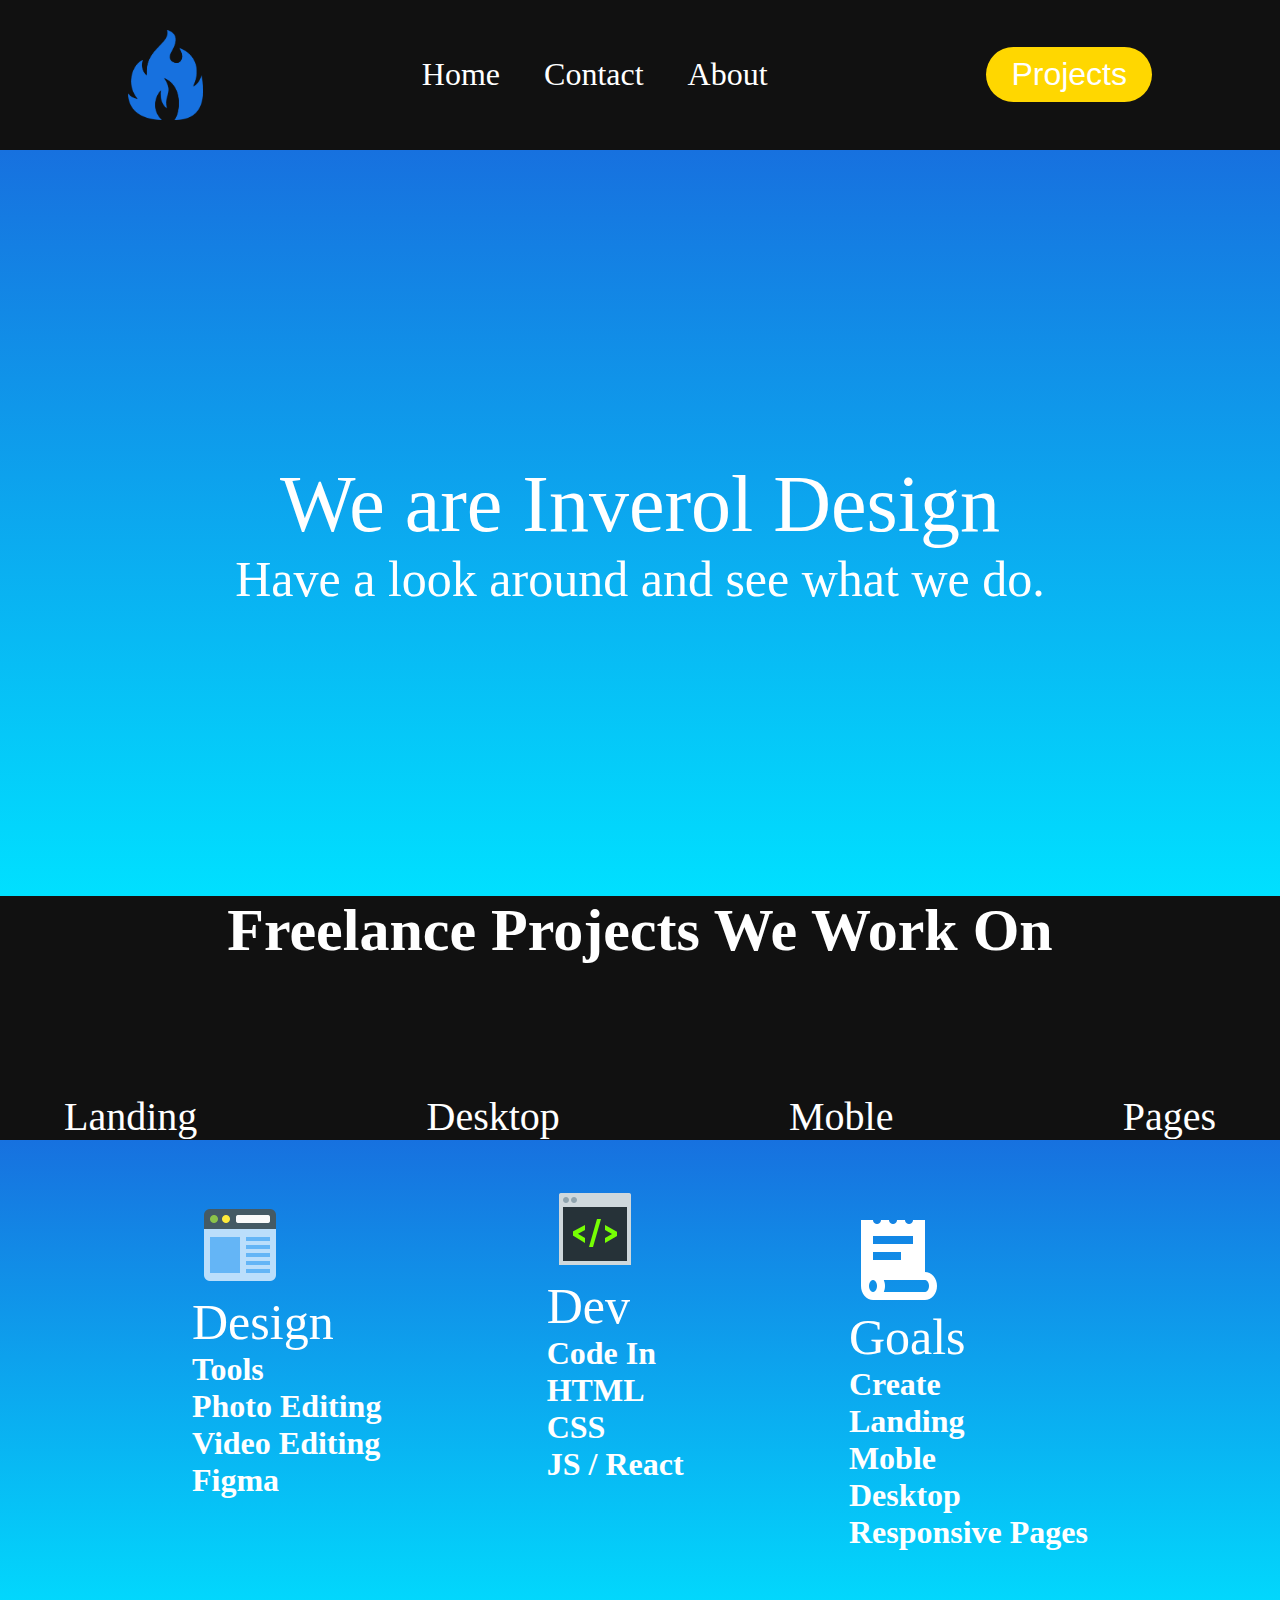
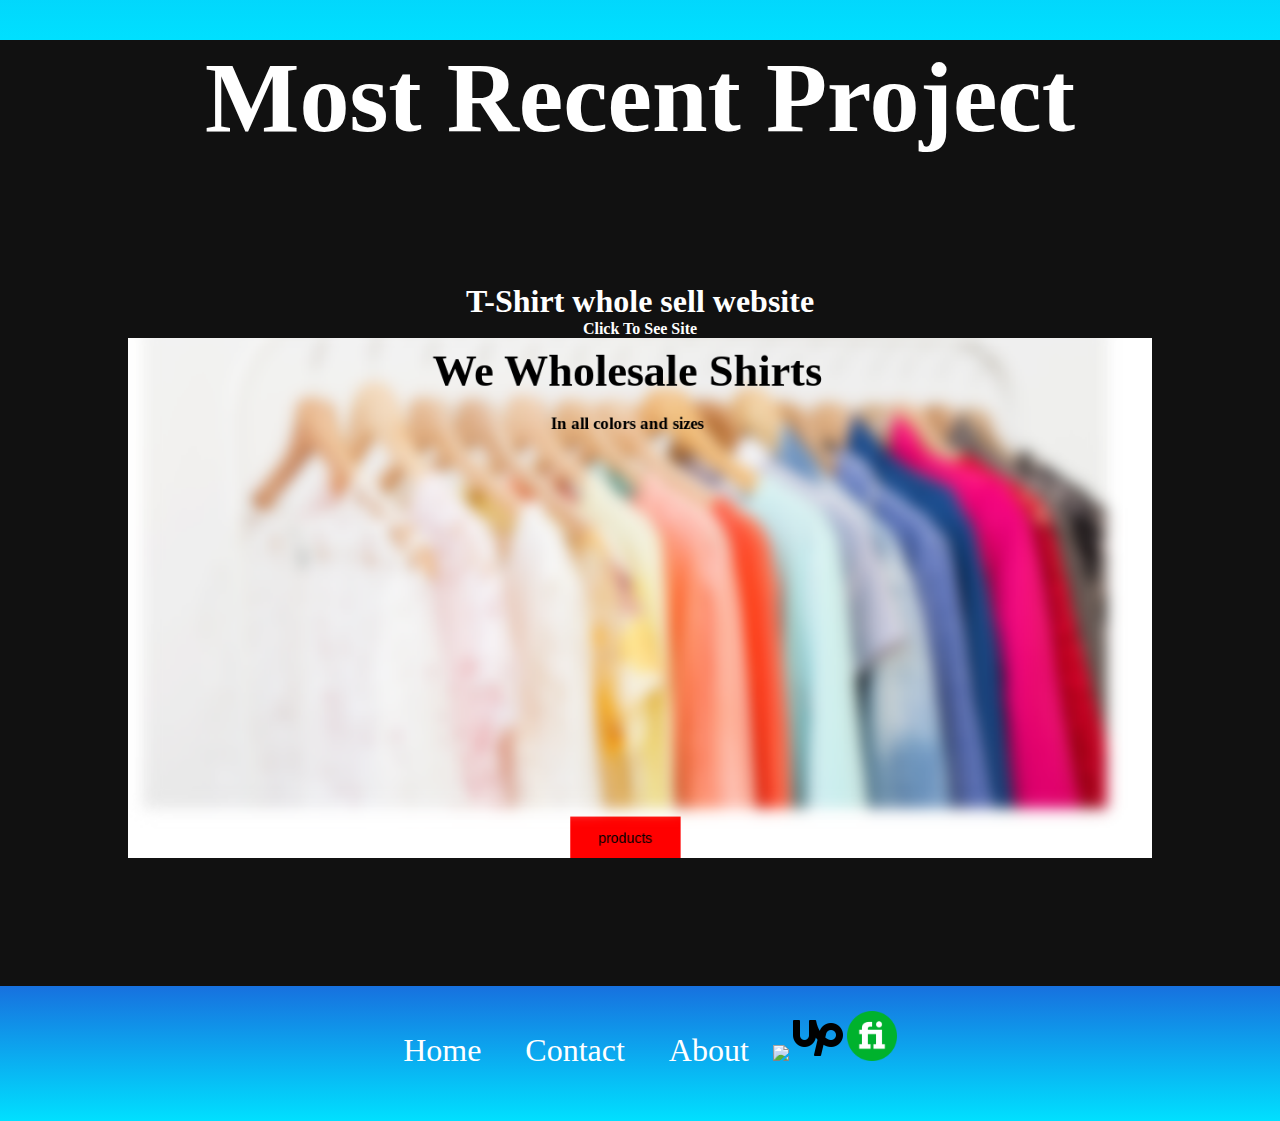
==== commit ae46ef27: "Add files via upload" ====
--- a/index.html
+++ b/index.html
@@ -23,7 +23,7 @@
             <li>
                 <a href="about.html">About</a>
             </li>
-            <ul>
+        </ul>
     </nav>
     <a href="projects.html"><button>Projects</button></a>
 </header>
@@ -85,7 +85,7 @@
             <div>
                 <img class='img-sec-3-1' src="icons8-code-96.png" alt="">
                 <div class='bio-2'>
-                    <span class='sec-3-1-h1'>Devlopment</span>
+                    <span class='sec-3-1-h1'>Dev</span>
                     <div>
                         <h1>Code In</h1>
                         <h1>HTML</h1>
@@ -132,7 +132,6 @@
 
     </div>
     <div class="footer-background">
-        <img class="footer-logo" src="inv logo.png" alt="">
         <div>
 
             <ul class="footer-list">
@@ -150,7 +149,7 @@
                 <a href="https://www.fiverr.com/themainman10?up_rollout=true"><img class='footer-work-icon' src="iconfinder_3069760_circle_fiverr_round icon_icon_128px.png "></a>
                 <ul>
         </div>
-        <a class='footer-button-2' href="projects.html"> <button>Projects</button></a>
+
     </div>
 </footer>
 
--- a/index.css
+++ b/index.css
@@ -1,283 +1,361 @@
- /*nav bar starts*/
- 
- * {
-     color: white;
-     margin: 0%;
-     padding: 0%;
-     box-sizing: border-box;
-     text-decoration: none;
- }
- 
- .logo {
-     width: 75px;
-     cursor: pointer;
- }
- 
- li,
- a button {
-     font-weight: 500;
-     font-size: 32px;
- }
- 
- header {
-     display: flex;
-     justify-content: space-between;
-     align-items: center;
-     padding: 30px 10%;
-     background-color: #111;
- }
- 
- .nav-list {
-     list-style: none;
- }
- 
- .nav-list li {
-     display: inline-block;
-     padding: 0% 20px;
- }
- 
- .nav-list li a {
-     transition: all 0.3s ease 0s;
- }
- 
- .nav-list li a:hover {
-     color: aqua;
- }
- 
- button {
-     padding: 9px 25px;
-     background-color: blue;
-     border: none;
-     border-radius: 50px;
-     cursor: pointer;
-     transition: all 0.3s ease 0s;
- }
- 
- button:hover {
-     background-color: red;
- }
- /*nav bar ends*/
- /* body */
- /* body */
- /*sec 1 starts*/
- 
- .linear-gradent-1 {
-     width: 100%;
-     height: 746px;
-     background: linear-gradient(rgba(23, 113, 223, 1), rgba(0, 224, 255, 1));
-     opacity: 1;
-     position: relative;
-     top: 0px;
-     left: 0px;
- }
- 
- .sec-1-text {
-     width: 100%;
-     height: 500px;
-     background: url("../images/v2_16.png");
-     background-repeat: no-repeat;
-     background-position: center center;
-     background-size: cover;
-     opacity: 1;
-     overflow: hidden;
-     position: absolute;
-     top: 75%;
-     left: 50%;
-     transform: translate(-50%, -50%);
-     text-align: center;
- }
- 
- .sec-1-text-1 {
-     width: 894px;
-     color: rgba(255, 255, 255, 1);
-     top: 326px;
-     left: 272px;
-     font-family: Roboto;
-     font-weight: Regular;
-     font-size: 50px;
-     opacity: 1;
-     text-align: left;
-     padding-bottom: 5%;
- }
- 
- .sec-1-text-2 {
-     width: 768px;
-     color: rgba(255, 255, 255, 1);
-     top: 142px;
-     left: 335px;
-     font-family: Roboto;
-     font-weight: Regular;
-     font-size: 80px;
-     opacity: 1;
-     text-align: left;
- }
- /*sec 1 ends */
- /*sec 2 starts*/
- 
- .sec-2 {
-     text-align: center;
-     background-color: #111;
-     color: #ddd;
- }
- 
- .sec-2-h1-1 {
-     font-size: 60px;
-     margin-left: 5%;
-     margin-right: 5%;
- }
- 
- .sec-2-div {
-     text-decoration: none;
-     display: flex;
-     justify-content: space-between;
-     margin-left: 5%;
-     margin-right: 5%;
-     margin-top: 10%;
- }
- 
- .sec-2-li {
-     font-size: 40px;
-     margin-top: 5%;
-     margin-bottom: 40%;
- }
- 
- i .spaced-out {
-     display: flex;
- }
- /*sec 2 ends*/
- /* sec 3 start*/
- 
- .img-sec-3-1 {
-     margin-top: 30%;
- }
- 
- .linear-gradent-3 {
-     width: 100%;
-     height: 500px;
-     background: linear-gradient(rgba(23, 113, 223, 1), rgba(0, 224, 255, 1));
-     opacity: 1;
-     position: relative;
- }
- 
- .space-sec-3 {
-     display: flex;
-     justify-content: space-between;
-     top: 75%;
-     left: 50%;
-     margin-left: 15%;
-     margin-right: 15%;
- }
- 
- .sec-3-1-h1 {
-     font-size: 50px;
- }
- /* sec 3 ends*/
- /* sec 4 start*/
- 
- .sec-4 {
-     text-align: center;
-     background-color: #111;
-     color: #ddd;
-     height: auto;
- }
- 
- .sec-4-h1 {
-     font-size: 100px;
-     margin-left: 5%;
-     margin-right: 5%;
-     margin-bottom: 10%;
- }
- 
- .sec-4-div {
-     text-decoration: none;
-     display: flex;
-     justify-content: center;
-     margin-bottom: 10%;
- }
- 
- .img-sec-4-1 {
-     width: auto;
-     height: auto;
-     margin-bottom: 10%;
- }
- /* sec 4 ends*/
- /* footer starts*/
- 
- .footer-background {
-     width: 100%;
-     height: auto;
-     background: linear-gradient(rgba(23, 113, 223, 1), rgba(0, 224, 255, 1));
-     opacity: 1;
-     position: relative;
-     top: 0px;
-     left: 0px;
-     display: flex;
-     justify-content: space-between;
- }
- 
- .footer-img-1 {
-     width: 100px;
- }
- 
- .footer-logo {
-     width: 48px;
-     cursor: pointer;
-     margin-top: 2.5%;
-     margin-left: 5%;
-     margin-bottom: 2.5%;
- }
- 
- li,
- a button {
-     font-weight: 500;
-     font-size: 32px;
- }
- 
- .footer-list {
-     list-style: none;
-     margin-top: 5%;
-     margin-bottom: 10%;
- }
- 
- .footer-list li {
-     display: inline-block;
-     padding: 0% 20px;
- }
- 
- .footer-list li a {
-     transition: all 0.3s ease 0s;
- }
- 
- .footer-list li a:hover {
-     color: aqua;
- }
- 
- button {
-     padding: 9px 25px;
-     background-color: gold;
-     border: none;
-     border-radius: 50px;
-     cursor: pointer;
-     transition: all 0.3s ease 0s;
- }
- 
- button:hover {
-     background-color: blue;
- }
- 
- .footer-button-1 {
-     margin-top: 2.5%;
-     margin-bottom: 2.5%;
- }
- 
- .footer-button-2 {
-     margin-top: 2.5%;
-     margin-right: 2.5%;
-     margin-bottom: 2.5%;
- }
- 
- .footer-work-icon {
-     width: 50px;
-     height: auto;
- }
- /*footer ends*/+/* moble start */
+
+
+/* moble nav bar starts */
+
+
+/*
+@media only screen and (max-width: 768px) {
+    .nav-list {
+        position: fixed;
+        left: -100%;
+        top: 5rem;
+        flex-direction: column;
+        background-color: #fff;
+        width: 100%;
+        border-radius: 10px;
+        text-align: center;
+        transition: 0.3s;
+        box-shadow: 0 10px 27px rgba(0, 0, 0, 0.05);
+    }
+    .nav-list.active {
+        left: 0;
+    }
+    li {
+        margin: 2.5rem 0;
+    }
+    .hamburger {
+        display: block;
+        cursor: pointer;
+    }
+}
+*/
+
+
+/* moble nav bar ends */
+
+
+/*
+@media only screen and (max-width: 768px) {
+    .logo {
+        width: 5%;
+        cursor: pointer;
+    }
+}
+*/
+
+
+/* moble ends*/
+
+
+/*nav bar starts*/
+
+* {
+    color: white;
+    margin: 0%;
+    padding: 0%;
+    box-sizing: border-box;
+    text-decoration: none;
+}
+
+.logo {
+    width: 75px;
+    cursor: pointer;
+}
+
+li,
+a button {
+    font-weight: 500;
+    font-size: 32px;
+}
+
+header {
+    display: flex;
+    justify-content: space-between;
+    align-items: center;
+    padding: 30px 10%;
+    background-color: #111;
+}
+
+.nav-list {
+    list-style: none;
+    color: #ddd;
+}
+
+.nav-list li {
+    display: inline-block;
+    padding: 0% 20px;
+}
+
+.nav-list li a {
+    transition: all 0.3s ease 0s;
+}
+
+.nav-list li a:hover {
+    color: aqua;
+}
+
+button {
+    padding: 9px 25px;
+    background-color: blue;
+    border: none;
+    border-radius: 50px;
+    cursor: pointer;
+    transition: all 0.3s ease 0s;
+}
+
+button:hover {
+    background-color: red;
+}
+
+
+/*nav bar ends*/
+
+
+/* body */
+
+
+/* body */
+
+
+/*sec 1 starts*/
+
+.linear-gradent-1 {
+    width: 100%;
+    height: 746px;
+    background: linear-gradient(rgba(23, 113, 223, 1), rgba(0, 224, 255, 1));
+    opacity: 1;
+    position: relative;
+    top: 0px;
+    left: 0px;
+}
+
+.sec-1-text {
+    width: 100%;
+    height: 500px;
+    background: url("../images/v2_16.png");
+    background-repeat: no-repeat;
+    background-position: center center;
+    background-size: cover;
+    opacity: 1;
+    overflow: hidden;
+    position: absolute;
+    top: 75%;
+    left: 50%;
+    transform: translate(-50%, -50%);
+    text-align: center;
+}
+
+.sec-1-text-1 {
+    width: 894px;
+    color: rgba(255, 255, 255, 1);
+    top: 326px;
+    left: 272px;
+    font-family: Roboto;
+    font-weight: Regular;
+    font-size: 50px;
+    opacity: 1;
+    text-align: left;
+    padding-bottom: 5%;
+}
+
+.sec-1-text-2 {
+    width: 768px;
+    color: rgba(255, 255, 255, 1);
+    top: 142px;
+    left: 335px;
+    font-family: Roboto;
+    font-weight: Regular;
+    font-size: 80px;
+    opacity: 1;
+    text-align: left;
+}
+
+
+/*sec 1 ends */
+
+
+/*sec 2 starts*/
+
+.sec-2 {
+    text-align: center;
+    background-color: #111;
+    color: #ddd;
+}
+
+.sec-2-h1-1 {
+    font-size: 60px;
+    margin-left: 5%;
+    margin-right: 5%;
+}
+
+.sec-2-div {
+    text-decoration: none;
+    display: flex;
+    justify-content: space-between;
+    margin-left: 5%;
+    margin-right: 5%;
+    margin-top: 10%;
+}
+
+.sec-2-li {
+    font-size: 40px;
+    margin-top: 5%;
+    margin-bottom: 40%;
+}
+
+i .spaced-out {
+    display: flex;
+}
+
+
+/*sec 2 ends*/
+
+
+/* sec 3 start*/
+
+.img-sec-3-1 {
+    margin-top: 30%;
+}
+
+.linear-gradent-3 {
+    width: 100%;
+    height: 500px;
+    background: linear-gradient(rgba(23, 113, 223, 1), rgba(0, 224, 255, 1));
+    opacity: 1;
+    position: relative;
+}
+
+.space-sec-3 {
+    display: flex;
+    justify-content: space-between;
+    top: 75%;
+    left: 50%;
+    margin-left: 15%;
+    margin-right: 15%;
+}
+
+.sec-3-1-h1 {
+    font-size: 50px;
+}
+
+
+/* sec 3 ends*/
+
+
+/* sec 4 start*/
+
+.sec-4 {
+    text-align: center;
+    background-color: #111;
+    color: #ddd;
+    height: auto;
+}
+
+.sec-4-h1 {
+    font-size: 100px;
+    margin-left: 5%;
+    margin-right: 5%;
+    margin-bottom: 10%;
+}
+
+.sec-4-div {
+    text-decoration: none;
+    display: flex;
+    justify-content: center;
+    margin-bottom: 10%;
+}
+
+.img-sec-4-1 {
+    width: 80%;
+    height: auto;
+    margin-bottom: 10%;
+}
+
+
+/* sec 4 ends*/
+
+
+/* footer starts*/
+
+.footer-background {
+    width: 100%;
+    height: auto;
+    background: linear-gradient(rgba(23, 113, 223, 1), rgba(0, 224, 255, 1));
+    opacity: 1;
+    position: relative;
+    top: 0px;
+    left: 0px;
+    display: flex;
+    justify-content: space-around;
+}
+
+.footer-img-1 {
+    width: 100px;
+}
+
+.footer-logo {
+    width: 4%;
+    cursor: pointer;
+    margin-top: 2.5%;
+    margin-left: 5%;
+    margin-bottom: 2.5%;
+}
+
+li,
+a button {
+    font-weight: 500;
+    font-size: 32px;
+}
+
+.footer-list {
+    list-style: none;
+    margin-top: 5%;
+    margin-bottom: 10%;
+    color: #ddd;
+}
+
+.footer-list li {
+    display: inline-block;
+    padding: 0% 20px;
+}
+
+.footer-list li a {
+    transition: all 0.3s ease 0s;
+}
+
+.footer-list li a:hover {
+    color: aqua;
+}
+
+button {
+    padding: 9px 25px;
+    background-color: gold;
+    border: none;
+    border-radius: 50px;
+    cursor: pointer;
+    transition: all 0.3s ease 0s;
+}
+
+button:hover {
+    background-color: blue;
+}
+
+.footer-button-1 {
+    margin-top: 2.5%;
+    margin-bottom: 2.5%;
+}
+
+.footer-button-2 {
+    margin-top: 2.5%;
+    margin-right: 2.5%;
+    margin-bottom: 2.5%;
+}
+
+.footer-work-icon {
+    width: 50px;
+    height: auto;
+}
+
+
+/*footer ends*/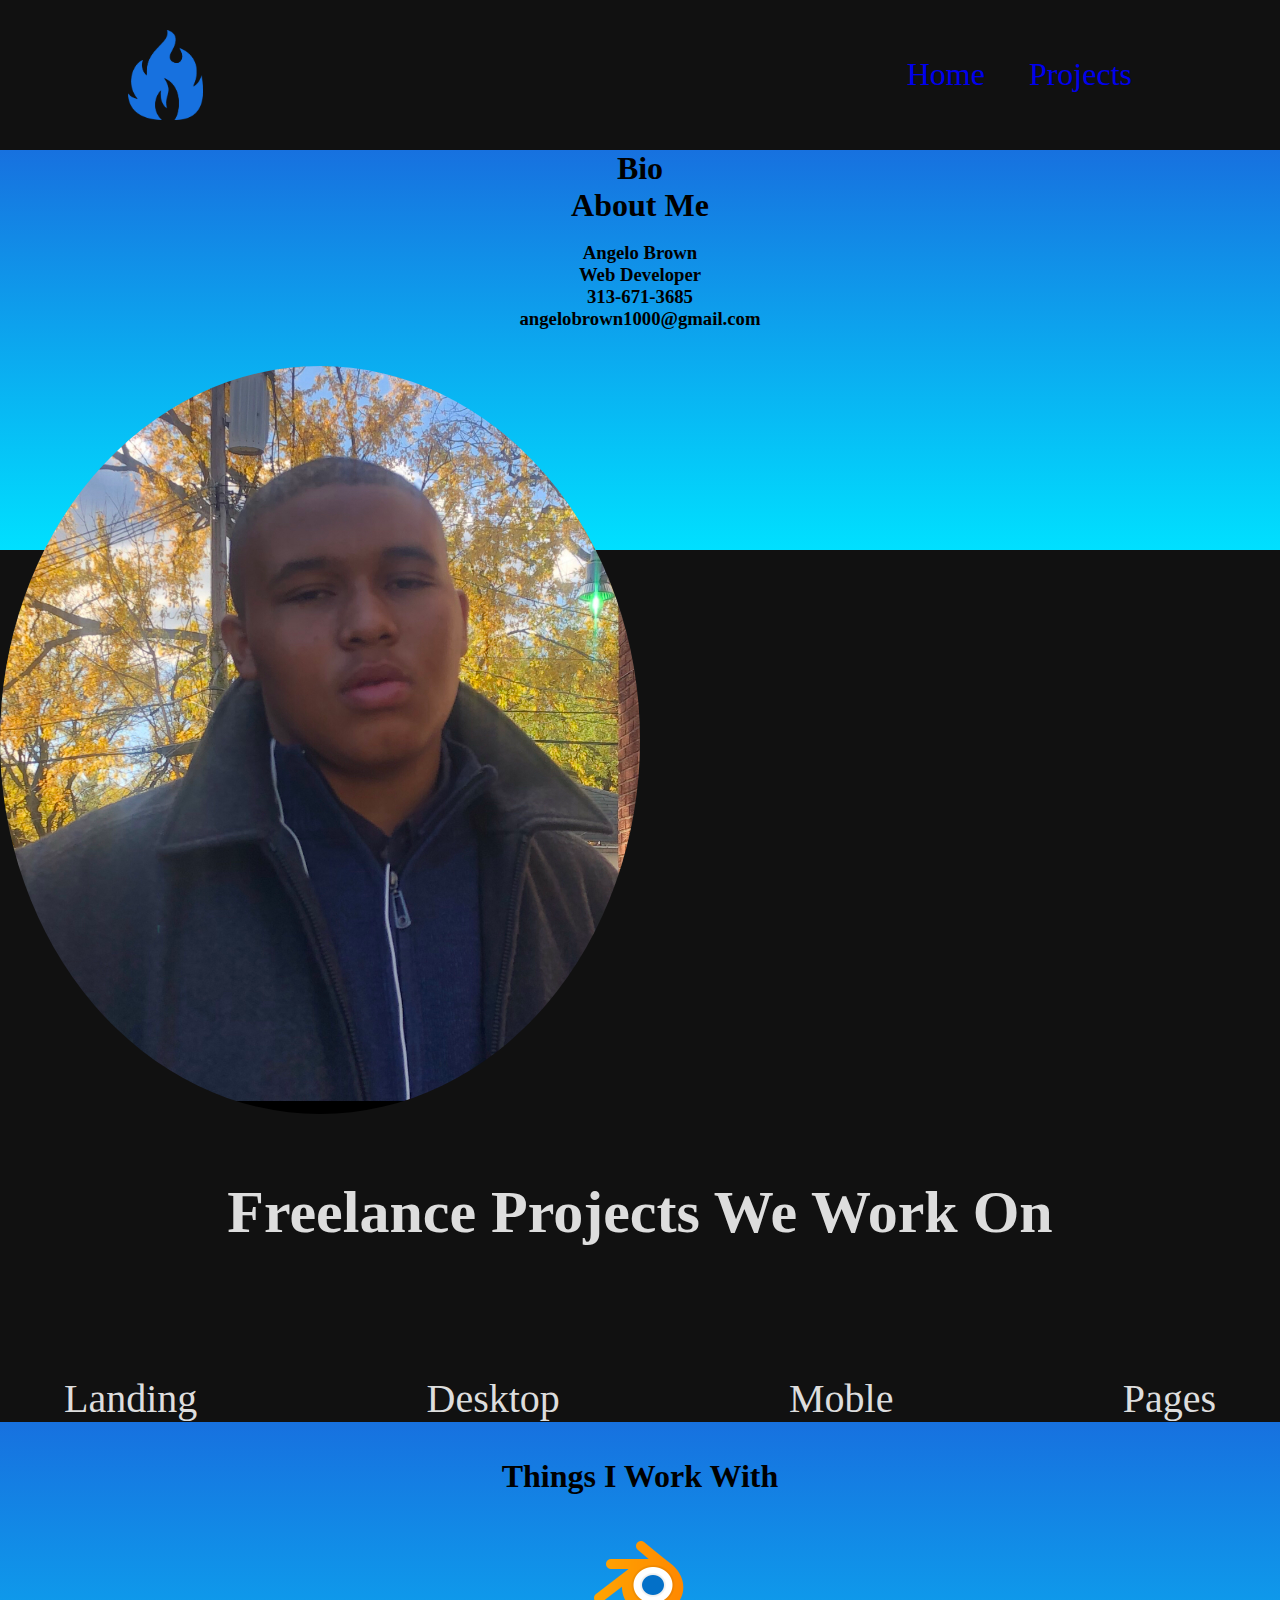
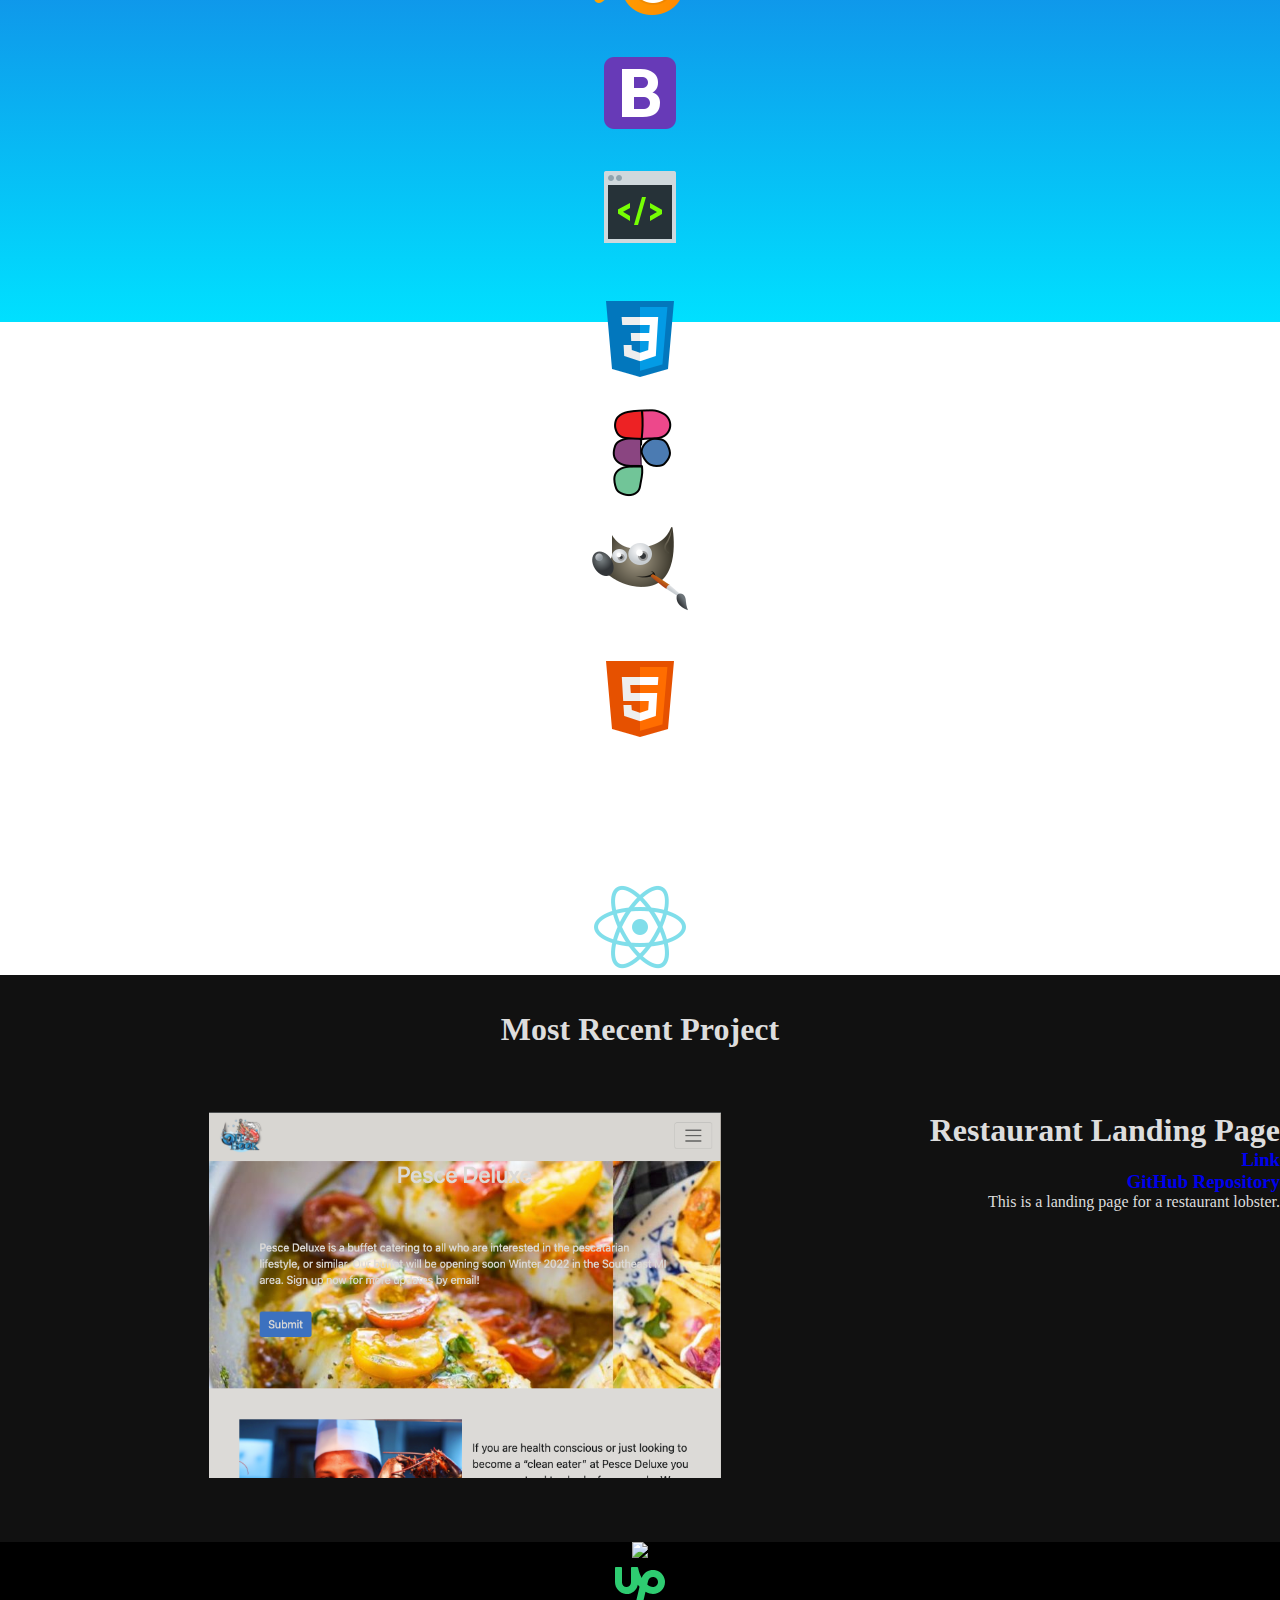
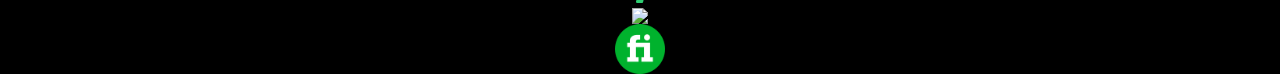
==== commit 59ee4c01: "Add files via upload" ====
--- a/index.html
+++ b/index.html
@@ -1,31 +1,28 @@
 <html lang="en">
 
 <head>
-    <meta charset="UTF-8">
-    <meta http-equiv="X-UA-Compatible" content="IE=edge">
-    <meta name="viewport" content="width=device-width, initial-scale=1.0">
+    <meta charset="utf-8">
+    <meta name="viewport" content="width=device-width, initial-scale=1">
     <link rel="stylesheet" href="index.css">
-    <title>Document</title>
+    <link href="https://cdn.jsdelivr.net/npm/bootstrap@5.1.0/dist/css/bootstrap.min.css" rel="stylesheet" integrity="sha384-KyZXEAg3QhqLMpG8r+8fhAXLRk2vvoC2f3B09zVXn8CA5QIVfZOJ3BCsw2P0p/We" crossorigin="anonymous">
+
+    <title>Home</title>
 </head>
 <!--nav bar starts-->
 <header>
 
     <img class="logo" src="inv logo.png" alt="">
+
     <nav>
-
         <ul class="nav-list">
             <li>
                 <a href="index.html">Home</a>
             </li>
             <li>
-                <a href="contact.html">Contact</a>
+                <a href="projects.html">Projects</a>
             </li>
-            <li>
-                <a href="about.html">About</a>
-            </li>
-        </ul>
+        <ul>
     </nav>
-    <a href="projects.html"><button>Projects</button></a>
 </header>
 <!--nav bar ends-->
 
@@ -34,11 +31,34 @@
     <!--sec 1 starts-->
 
     <div class="linear-gradent-1">
-        <div class="sec-1-text">
-            <div class='space'>
-                <span class="sec-1-text-2">We are Inverol Design</span>
+        <div class="sec-1-header">
+            <h1>Bio</h1>
+        <div class="head">
+            <div class="container">
+                <div class="row row-cols-2">
+                    <div class="col">
+                        <div class='text-area-1'>
+                            <h1>About Me</h1>
+                            <br>
+                            <h3>Angelo Brown</h3>
+                            <h3>Web Developer</h3>
+                            <h3>313-671-3685</h3>
+                            <h3>angelobrown1000@gmail.com</h3>
+                        </div>
+                    </div>
+                        <div class="col">
+                            <div class='header'>
+                                <br>
+                                <br>
+                                <div class='img-place-1'>
+                                    <img class='head-img-1' src="IMG_2453.jpg" alt="">
+
+                                </div>
+                            </div>
+                        </div>
+                    </div>
+                </div>
             </div>
-            <span class="sec-1-text-1">Have a look around and see what we do.</span>
         </div>
     </div>
 
@@ -68,44 +88,43 @@
     <!--sec 3 starts-->
 
     <div class="linear-gradent-3">
-
-        <div class='space-sec-3'>
-            <div>
-                <img class='img-sec-3-1' src="icons8-web-design-96.png" alt="">
-                <div class='bio-1'>
-                    <span class='sec-3-1-h1'>Design</span>
-                    <div>
-                        <h1>Tools</h1>
-                        <h1>Photo Editing</h1>
-                        <h1>Video Editing</h1>
-                        <h1>Figma</h1>
-                    </div>
-                </div>
+        <div class="sec-4-head-1">
+            <br>
+            <br>
+            <h1>Things I Work With</h1>
+        <div class="row">
+            <div class="col">
+                <br>
+                <br>
+                <img src="icons8-blender-3d-96.png" alt="">
+                <br>
+                <br>
+                <img src="icons8-bootstrap-96.png" alt="">
+                <br>
+                <br>
+                <img src="icons8-code-96.png" alt="">
             </div>
-            <div>
-                <img class='img-sec-3-1' src="icons8-code-96.png" alt="">
-                <div class='bio-2'>
-                    <span class='sec-3-1-h1'>Dev</span>
-                    <div>
-                        <h1>Code In</h1>
-                        <h1>HTML</h1>
-                        <h1>CSS</h1>
-                        <h1>JS / React</h1>
-                    </div>
-                </div>
+            <div class="col">
+                <br>
+                <br>
+                <img src="icons8-css3-96.png" alt="">
+                <br>
+                <br>
+                <img src="icons8-figma-96.png" alt="">
+                <br>
+                <br>
+                <img src="icons8-gimp-96.png" alt="">
             </div>
-            <div>
-                <img class='img-sec-3-1' src="icons8-activity-history-96.png" alt="">
-                <div class='bio-3'>
-                    <span class='sec-3-1-h1'>Goals</span>
-                    <div>
-                        <h1>Create</h1>
-                        <h1>Landing</h1>
-                        <h1>Moble</h1>
-                        <h1>Desktop</h1>
-                        <h1>Responsive Pages</h1>
-                    </div>
-                </div>
+            <div class="col">
+                <br>
+                <br>
+                <img src="icons8-html-5-96.png" alt="">
+                <br>
+                <br>
+                <img src="icons8-js-squared-96.png" alt="">
+                <br>
+                <br>
+                <img src="icons8-react-native-96.png" alt="">
             </div>
         </div>
     </div>
@@ -113,48 +132,62 @@
     <!--sec 3 ends-->
     <!--sec 4 start-->
     <div class="sec-4">
-        <h1 class='sec-4-h1'> Most Recent Project </h1>
-        <a href="https://shirtshop1.github.io/">
-            <h1>T-Shirt whole sell website</h1>
-            <h4>Click To See Site</h4>
-            <img class='img-sec-4-1' src="Screenshot 2021-05-30 5.19.01 AM (2).png" alt="">
-        </a>
+        <br>
+        <br>
+        <h1>Most Recent Project</h1>
+        <div class="container">
+            <div class="row g-2">
+            <div class='row-preview'>
+                <div class="col-12">
+                    <div class="p-3 border bg-dark"><img class="pre-pic-sec" src="Preview-pic-2.png" alt="">
+                        <div class='text-bio'>
+                            <h1>Restaurant Landing Page</h1>
+                            <a href="https://5500-violet-porpoise-oohdcmt7.ws-us14.gitpod.io/landingpage/lobsterpage.html"><h3>Link</h3></a>
+                            <a href="https://github.com/themainman10/landingPage.git"><h3>GitHub Repository</h3></a>
+                            <p>This is a landing page for a restaurant lobster.</p>
+                        </div>
+                    </div>
+                </div>
+            </div>
 
     </div>
     <!--sec 4 ends-->
 
-</body>
 
-<!-- footer starts --->
+        <!-- footer starts --->
 
-<footer>
-    <div class='footer-links'>
-
-    </div>
-    <div class="footer-background">
-        <div>
-
-            <ul class="footer-list">
-                <li>
-                    <a href="index.html">Home</a>
-                </li>
-                <li>
-                    <a href="contact.html">Contact</a>
-                </li>
-                <li>
-                    <a href="about.html">About</a>
-                </li>
-                <a class='footer-work-icon' href="https://www.tiktok.com/en"><img src="https://img.icons8.com/doodle/48/000000/tiktok--v1.png" /></a>
-                <a href="https://www.upwork.com/freelancers/~01846d93d809b047d7"><img class='footer-work-icon' src="icons8-upwork-100 (1).png"></a>
-                <a href="https://www.fiverr.com/themainman10?up_rollout=true"><img class='footer-work-icon' src="iconfinder_3069760_circle_fiverr_round icon_icon_128px.png "></a>
-                <ul>
-        </div>
-
-    </div>
-</footer>
-
-<!-- footer ends --->
-
-
-
-</html>+        <footer>
+            <div class='footer-links'>
+            <div class="container">
+                <div class="row">
+                  <div class="col">
+                    <a class='footer-work-icon' href="https://www.tiktok.com/en"><img src="https://img.icons8.com/doodle/48/000000/tiktok--v1.png" /></a>
+                  </div>
+                  <div class="col order-5">
+                    <a href="https://www.upwork.com/freelancers/~01846d93d809b047d7"><svg xmlns="http://www.w3.org/2000/svg" x="0px" y="0px"
+                        width="50" height="50"
+                        viewBox="0 0 172 172"
+                        style=" fill:#000000;"><g fill="none" fill-rule="nonzero" stroke="none" stroke-width="1" stroke-linecap="butt" stroke-linejoin="miter" stroke-miterlimit="10" stroke-dasharray="" stroke-dashoffset="0" font-family="none" font-weight="none" font-size="none" text-anchor="none" style="mix-blend-mode: normal"><path d="M0,172v-172h172v172z" fill="none"></path><g fill="#2ecc71"><path d="M3.44,30.96c-1.89888,0 -3.44,1.54112 -3.44,3.44v48.5564c0,21.19384 16.10947,39.61585 37.2689,40.81641c20.28568,1.14896 37.54379,-13.08603 41.15235,-32.09547c1.9608,2.6488 3.95385,5.11039 5.96625,7.37047l-12.14078,51.52609c-0.23736,1.02512 0.00156,2.09362 0.65172,2.92266c0.65704,0.81872 1.6483,1.30344 2.70094,1.30344h17.60985c1.59616,0 2.97114,-1.07559 3.33922,-2.62703c2.13624,-9.01624 5.4853,-23.14491 8.51938,-35.95203l3.13094,1.81406c7.4476,3.85624 15.00485,5.805 22.52125,5.805c24.74048,0 44.46544,-21.87496 40.85,-47.3c-2.39424,-16.84224 -15.34557,-30.7249 -31.97453,-34.30594c-19.36376,-4.17272 -38.02823,5.75098 -46.05031,22.24578c0,0 -0.89026,1.97606 -1.60578,3.95062c-5.676,-9.79024 -9.0092,-19.94684 -10.75672,-27.305c-0.6364,-2.6832 -1.58976,-7.54118 -1.69984,-7.85422c-0.47816,-1.38632 -1.77628,-2.31125 -3.24516,-2.31125h-17.75765c-1.89888,0 -3.44,1.54112 -3.44,3.44v49.19469c0,8.08056 -5.89197,15.30709 -13.93469,16.09141c-9.22608,0.90128 -17.02531,-6.3589 -17.02531,-15.4061v-49.88c0,-1.89888 -1.54112,-3.44 -3.44,-3.44zM130.72,65.36c9.48408,0 17.2,7.71592 17.2,17.2c0,9.48408 -7.71592,17.2 -17.2,17.2c-7.654,0 -14.74545,-4.61551 -19.71281,-8.64031c1.81288,-7.654 3.02967,-12.7804 3.05031,-12.8664c1.95392,-7.59208 8.80898,-12.89328 16.6625,-12.89328z"></path></g></g></svg></a>
+                  </div>
+                  <div class="col order-1">
+                    <a href="icons8-youtube-play-button-96.png"><img src="https://img.icons8.com/color/48/000000/youtube-play.png"/></a>
+                  </div>
+                  <div class="col order-1">
+                    <a href="https://www.fiverr.com/themainman10?up_rollout=true"><img class='footer-work-icon' src="iconfinder_3069760_circle_fiverr_round icon_icon_128px.png "></a>
+                  </div>
+                </div>
+              </div>
+            </div>
+        </footer>
+        
+        <!-- footer ends --->
+        
+        
+        
+            <script src="https://cdn.jsdelivr.net/npm/bootstrap@5.1.0/dist/js/bootstrap.bundle.min.js" integrity="sha384-U1DAWAznBHeqEIlVSCgzq+c9gqGAJn5c/t99JyeKa9xxaYpSvHU5awsuZVVFIhvj" crossorigin="anonymous"></script>
+            <script src="https://cdn.jsdelivr.net/npm/@popperjs/core@2.9.3/dist/umd/popper.min.js" integrity="sha384-eMNCOe7tC1doHpGoWe/6oMVemdAVTMs2xqW4mwXrXsW0L84Iytr2wi5v2QjrP/xp" crossorigin="anonymous"></script>
+            <script src="https://cdn.jsdelivr.net/npm/bootstrap@5.1.0/dist/js/bootstrap.min.js" integrity="sha384-cn7l7gDp0eyniUwwAZgrzD06kc/tftFf19TOAs2zVinnD/C7E91j9yyk5//jjpt/" crossorigin="anonymous"></script>
+        
+          </body>
+        
+        </html>--- a/index.css
+++ b/index.css
@@ -51,7 +51,6 @@
 /*nav bar starts*/
 
 * {
-    color: white;
     margin: 0%;
     padding: 0%;
     box-sizing: border-box;
@@ -122,29 +121,12 @@
 
 .linear-gradent-1 {
     width: 100%;
-    height: 746px;
+    height: 400px;
     background: linear-gradient(rgba(23, 113, 223, 1), rgba(0, 224, 255, 1));
     opacity: 1;
     position: relative;
-    top: 0px;
-    left: 0px;
-}
-
-.sec-1-text {
-    width: 100%;
-    height: 500px;
-    background: url("../images/v2_16.png");
-    background-repeat: no-repeat;
-    background-position: center center;
-    background-size: cover;
-    opacity: 1;
-    overflow: hidden;
-    position: absolute;
-    top: 75%;
-    left: 50%;
-    transform: translate(-50%, -50%);
-    text-align: center;
-}
+}
+
 
 .sec-1-text-1 {
     width: 894px;
@@ -172,6 +154,24 @@
 }
 
 
+.head-img-1{
+    width:100%;
+    border-radius: 50%;
+    float: right;
+    margin-bottom: 10%;
+}
+
+.header-1{
+    display: inline; 
+}
+.img-place-1{
+    width: 50%;
+}
+
+.sec-1-header{
+    text-align: center;
+}
+
 /*sec 1 ends */
 
 
@@ -215,7 +215,7 @@
 /* sec 3 start*/
 
 .img-sec-3-1 {
-    margin-top: 30%;
+    margin-top: 10%;
 }
 
 .linear-gradent-3 {
@@ -257,6 +257,7 @@
     margin-left: 5%;
     margin-right: 5%;
     margin-bottom: 10%;
+    margin-top: 5%;
 }
 
 .sec-4-div {
@@ -272,12 +273,15 @@
     margin-bottom: 10%;
 }
 
+.sec-4-head-1{
+    text-align: center;
+}
+
 
 /* sec 4 ends*/
 
 
 /* footer starts*/
-
 .footer-background {
     width: 100%;
     height: auto;
@@ -357,5 +361,55 @@
     height: auto;
 }
 
-
-/*footer ends*/+.footer-links{
+    text-align:center;
+    background-color: black;
+}
+
+footer{
+    background-color: black;
+}
+
+/*footer ends*/
+
+
+
+
+
+
+
+
+*{
+    margin: 0%;
+    padding: 0%;
+    text-decoration: none;
+    list-style: none;
+}
+
+
+a:link { text-decoration: none; }
+
+
+a:visited { text-decoration: none; }
+
+
+a:hover { text-decoration: none; }
+
+
+a:active { text-decoration: none; }
+
+
+.pre-pic-sec{
+    width: 40%;
+    text-align: left;
+}
+
+.row-preview{
+    margin-top: 5%;
+    margin-bottom: 5%;
+}
+
+.text-bio{
+    float:right;
+    text-align: right;
+}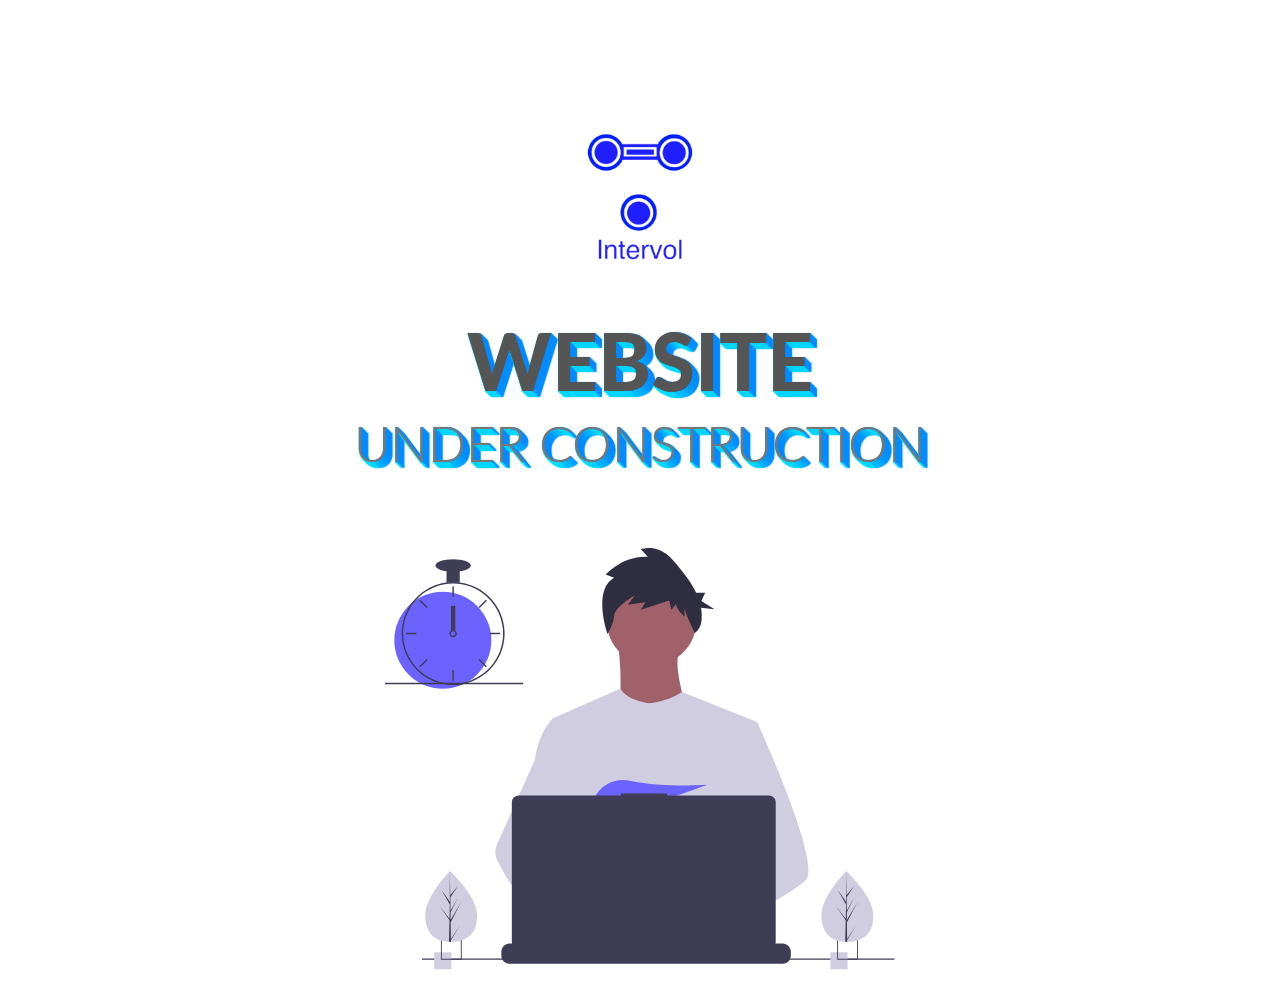
==== commit 0e3d0643: "coming soon" ====
--- a/index.html
+++ b/index.html
@@ -1,193 +1,270 @@
+<!DOCTYPE html>
 <html lang="en">
+  <head>
+    <meta charset="UTF-8" />
+    <meta name="viewport" content="width=device-width, initial-scale=1.0" />
+    <meta http-equiv="X-UA-Compatible" content="ie=edge" />
 
-<head>
-    <meta charset="utf-8">
-    <meta name="viewport" content="width=device-width, initial-scale=1">
-    <link rel="stylesheet" href="index.css">
-    <link href="https://cdn.jsdelivr.net/npm/bootstrap@5.1.0/dist/css/bootstrap.min.css" rel="stylesheet" integrity="sha384-KyZXEAg3QhqLMpG8r+8fhAXLRk2vvoC2f3B09zVXn8CA5QIVfZOJ3BCsw2P0p/We" crossorigin="anonymous">
-
-    <title>Home</title>
-</head>
-<!--nav bar starts-->
-<header>
-
-    <img class="logo" src="inv logo.png" alt="">
-
-    <nav>
-        <ul class="nav-list">
-            <li>
-                <a href="index.html">Home</a>
-            </li>
-            <li>
-                <a href="projects.html">Projects</a>
-            </li>
-        <ul>
-    </nav>
-</header>
-<!--nav bar ends-->
-
-<body>
-
-    <!--sec 1 starts-->
-
-    <div class="linear-gradent-1">
-        <div class="sec-1-header">
-            <h1>Bio</h1>
-        <div class="head">
-            <div class="container">
-                <div class="row row-cols-2">
-                    <div class="col">
-                        <div class='text-area-1'>
-                            <h1>About Me</h1>
-                            <br>
-                            <h3>Angelo Brown</h3>
-                            <h3>Web Developer</h3>
-                            <h3>313-671-3685</h3>
-                            <h3>angelobrown1000@gmail.com</h3>
-                        </div>
-                    </div>
-                        <div class="col">
-                            <div class='header'>
-                                <br>
-                                <br>
-                                <div class='img-place-1'>
-                                    <img class='head-img-1' src="IMG_2453.jpg" alt="">
-
-                                </div>
-                            </div>
-                        </div>
-                    </div>
-                </div>
-            </div>
+    <!-- Bootstrap -->
+    <link
+      rel="stylesheet"
+      href="https://stackpath.bootstrapcdn.com/bootstrap/4.3.1/css/bootstrap.min.css"
+      integrity="sha384-ggOyR0iXCbMQv3Xipma34MD+dH/1fQ784/j6cY/iJTQUOhcWr7x9JvoRxT2MZw1T"
+      crossorigin="anonymous"
+    />
+    <!-- Fonts -->
+    <link
+      href="https://fonts.googleapis.com/css?family=Lato:400,900&display=swap"
+      rel="stylesheet"
+    />
+    <!-- Material ui icons - google web fonts -->
+    <link href="https://fonts.googleapis.com/icon?family=Material+Icons"
+      rel="stylesheet">
+    <!-- CSS -->
+    <link rel="stylesheet" href="style.css" />
+    <title>Document</title>
+  </head>
+  <body>
+    <div class="img-algin-1">
+      <img class='header-img-1' src="Intervol.png" alt="">
+    </div>
+    <div class="container">
+      <div class="row justify-content-center">
+        <div class="col-md-10 main-title">
+          <h1>Website</h1>
+          <h2>under construction</h2>
         </div>
+      </div>
+      <div class="row align-items-center">
+        <div class="col-sm-10 col-md-6 col-lg-6 svg-img p-5">
+          <svg
+            viewBox="0 0 834 690"
+            fill="none"
+            xmlns="http://www.w3.org/2000/svg"
+          >
+            <g id="undraw_dev_productivity_umsq 1" clip-path="url(#clip0)">
+              <g id="man">
+                <path
+                  id="Vector"
+                  d="M435.922 191.941C476.534 191.941 509.458 159.018 509.458 118.405C509.458 77.7923 476.534 44.869 435.922 44.869C395.309 44.869 362.385 77.7923 362.385 118.405C362.385 159.018 395.309 191.941 435.922 191.941Z"
+                  fill="#A0616A"
+                />
+                <path
+                  id="Vector_2"
+                  d="M381.036 155.173C381.036 155.173 394.891 259.616 373.576 271.339C352.261 283.062 500.399 284.128 500.399 284.128C500.399 284.128 467.361 193.54 482.281 165.831L381.036 155.173Z"
+                  fill="#A0616A"
+                />
+                <path
+                  id="Vector_3"
+                  d="M608.57 284.656L596.25 340.756L570.2 459.446L569.42 465.946L560.43 541.196L554.45 591.186L550.44 624.766C526.06 637.296 508.39 645.946 508.39 645.946C508.39 645.946 506.87 638.326 504.42 628.576C487.31 633.706 455.65 642.216 428.82 643.916C438.59 654.806 443.08 665.036 436.99 672.586C418.61 695.346 342.73 647.666 316.19 629.886C315.572 634.143 315.338 638.447 315.49 642.746L295.18 627.126L297.19 591.186L300.58 530.376L304.84 454.116C303.497 450.851 302.371 447.5 301.47 444.086C295.25 421.966 287.7 377.796 281.91 340.756C277.25 310.946 273.75 285.756 273.01 280.396C272.91 279.696 272.86 279.336 272.86 279.336L385.29 229.656C393.28 248.186 430.59 253.756 430.59 253.756C461.5 251.626 485.73 235.326 485.73 235.326L608.57 284.656Z"
+                  fill="#D0CDE1"
+                />
+                <path
+                  id="Vector_4"
+                  d="M374.746 48.8468L360.997 43.3423C360.997 43.3423 389.746 11.6915 429.744 14.4439L418.494 2.05865C418.494 2.05865 445.993 -8.95021 470.992 19.9482C484.134 35.1394 499.339 52.996 508.817 73.1112H523.542L517.396 86.643L538.906 100.175L516.828 97.7442C518.144 105.154 518.346 112.719 517.428 120.189C516.48 127.661 512.667 134.473 506.793 139.187C506.793 139.187 489.741 103.891 489.741 98.387V112.148C489.741 112.148 475.992 99.7631 475.992 91.5065L468.492 101.139L464.742 86.0019L418.494 101.139L425.994 88.7543L397.245 92.8826L408.495 77.7452C408.495 77.7452 375.997 95.6348 374.746 110.772C373.497 125.909 363.984 140.253 363.984 140.253C363.984 140.253 338.498 69.4885 374.746 48.8468Z"
+                  fill="#2F2E41"
+                />
+                <g id="rightHand">
+                  <path
+                    id="Vector_5"
+                    d="M516.92 624.636C516.92 624.636 512.16 626.266 504.42 628.576C487.31 633.706 455.65 642.216 428.82 643.916C405.72 645.396 386.2 641.836 382.63 626.766C381.1 620.286 383.27 614.956 388 610.576C402.12 597.486 439 592.796 468.25 591.186C476.51 590.736 484.15 590.526 490.51 590.446C501.31 590.306 508.39 590.526 508.39 590.526L508.56 591.186L516.92 624.636Z"
+                    fill="#A0616A"
+                  />
+                  <path
+                    id="Vector_6"
+                    d="M688.5 542.566C681.01 550.686 662.45 562.916 639.95 576.156C631.58 581.076 622.67 586.146 613.58 591.186C591.89 603.216 569.18 615.136 550.44 624.766C526.06 637.296 508.39 645.946 508.39 645.946C508.39 645.946 506.87 638.326 504.42 628.576C501.14 615.526 496.2 598.656 491.05 591.186C490.87 590.926 490.69 590.686 490.51 590.446C489.01 588.476 487.5 587.326 486.01 587.326L560.43 541.196L592.59 521.256L569.42 465.946L540.36 396.566L557.9 340.756L575.53 284.656H608.57C608.57 284.656 619.51 308.536 633.5 341.836C635.59 346.816 637.75 352.006 639.95 357.366C668.73 427.366 704.61 525.116 688.5 542.566Z"
+                    fill="#D0CDE1"
+                  />
+                </g>
+                <g id="leftHand">
+                  <path
+                    id="Vector_7"
+                    d="M436.99 672.586C418.61 695.346 342.73 647.666 316.19 629.886C310.41 626.016 306.97 623.566 306.97 623.566L331.25 591.186L338.94 580.936C338.94 580.936 345.82 584.586 355.99 590.526C356.36 590.746 356.73 590.966 357.11 591.186C365.88 596.336 376.89 603.066 388 610.576C403.33 620.946 418.83 632.776 428.82 643.916C438.59 654.806 443.08 665.036 436.99 672.586Z"
+                    fill="#A0616A"
+                  />
+                  <path
+                    id="Vector_8"
+                    d="M355.99 590.526C353.276 590.516 350.567 590.736 347.89 591.186C324.9 595.136 318.12 615.946 316.19 629.886C315.572 634.143 315.338 638.447 315.49 642.746L295.18 627.126L287.78 621.436C269.97 615.226 254.1 604.196 240.34 591.186C228.403 579.7 217.695 567.001 208.39 553.296C199.122 539.788 190.86 525.616 183.67 510.896C181.664 506.788 180.586 502.29 180.512 497.719C180.437 493.148 181.369 488.617 183.24 484.446L208.39 428.396L245.15 346.476C245.42 344.526 245.717 342.619 246.04 340.756C253.33 298.956 272.86 280.396 272.86 280.396H287.78L297.76 340.756L310.16 415.746L301.47 444.086L281.39 509.536L300.58 530.376L355.99 590.526Z"
+                    fill="#D0CDE1"
+                  />
+                </g>
+                <path
+                  id="Vector_9"
+                  d="M372.877 415.806L385.631 430.687C390.37 429.783 395.319 428.721 400.416 427.529L396.752 415.806L405.71 426.256C459.707 412.976 526.637 387.155 526.637 387.155C526.637 387.155 454.38 392.453 400.428 380.666C376.558 375.451 351.998 387.284 342.202 409.669C336.509 422.679 337.403 433.952 357.596 433.952C364.419 433.835 371.224 433.195 377.949 432.037L372.877 415.806Z"
+                  fill="#6C63FF"
+                />
+              </g>
+              <g id="allOther">
+                <path
+                  id="Vector_10"
+                  d="M663.65 660.386V666.456C663.654 668.122 663.345 669.774 662.74 671.326C662.472 672.018 662.147 672.687 661.77 673.326C660.579 675.327 658.887 676.983 656.863 678.133C654.838 679.283 652.549 679.887 650.22 679.886H203.67C201.342 679.887 199.053 679.283 197.028 678.133C195.003 676.983 193.312 675.327 192.12 673.326C191.743 672.687 191.419 672.018 191.15 671.326C190.546 669.774 190.237 668.122 190.24 666.456V660.386C190.24 658.622 190.587 656.876 191.262 655.246C191.936 653.616 192.926 652.136 194.173 650.889C195.42 649.641 196.901 648.652 198.53 647.977C200.16 647.303 201.907 646.956 203.67 646.956H229.41V644.126C229.41 644.053 229.425 643.98 229.453 643.912C229.481 643.844 229.522 643.782 229.574 643.73C229.626 643.678 229.688 643.637 229.756 643.608C229.824 643.58 229.897 643.566 229.97 643.566H243.4C243.474 643.566 243.547 643.58 243.615 643.608C243.683 643.637 243.745 643.678 243.797 643.73C243.849 643.782 243.89 643.844 243.918 643.912C243.946 643.98 243.96 644.053 243.96 644.126V646.956H252.35V644.126C252.35 644.053 252.365 643.98 252.393 643.912C252.421 643.844 252.462 643.782 252.514 643.73C252.566 643.678 252.628 643.637 252.696 643.608C252.764 643.58 252.837 643.566 252.91 643.566H266.34C266.414 643.566 266.487 643.58 266.555 643.608C266.623 643.637 266.684 643.678 266.736 643.73C266.789 643.782 266.83 643.844 266.858 643.912C266.886 643.98 266.9 644.053 266.9 644.126V646.956H275.3V644.126C275.3 644.053 275.315 643.98 275.343 643.912C275.371 643.844 275.412 643.782 275.464 643.73C275.516 643.678 275.578 643.637 275.646 643.608C275.714 643.58 275.787 643.566 275.86 643.566H289.29C289.364 643.566 289.437 643.58 289.505 643.608C289.573 643.637 289.634 643.678 289.687 643.73C289.739 643.782 289.78 643.844 289.808 643.912C289.836 643.98 289.85 644.053 289.85 644.126V646.956H298.24V644.126C298.24 644.053 298.255 643.98 298.283 643.912C298.311 643.844 298.352 643.782 298.404 643.73C298.456 643.678 298.518 643.637 298.586 643.608C298.654 643.58 298.727 643.566 298.8 643.566H312.23C312.304 643.566 312.377 643.58 312.445 643.608C312.513 643.637 312.574 643.678 312.626 643.73C312.679 643.782 312.72 643.844 312.748 643.912C312.776 643.98 312.79 644.053 312.79 644.126V646.956H321.18V644.126C321.18 644.053 321.195 643.98 321.223 643.912C321.251 643.844 321.292 643.782 321.344 643.73C321.396 643.678 321.458 643.637 321.526 643.608C321.594 643.58 321.667 643.566 321.74 643.566H335.17C335.244 643.566 335.317 643.58 335.385 643.608C335.453 643.637 335.514 643.678 335.566 643.73C335.619 643.782 335.66 643.844 335.688 643.912C335.716 643.98 335.73 644.053 335.73 644.126V646.956H344.13V644.126C344.13 644.053 344.145 643.98 344.173 643.912C344.201 643.844 344.242 643.782 344.294 643.73C344.346 643.678 344.408 643.637 344.476 643.608C344.544 643.58 344.617 643.566 344.69 643.566H358.12C358.194 643.566 358.267 643.58 358.335 643.608C358.403 643.637 358.464 643.678 358.516 643.73C358.569 643.782 358.61 643.844 358.638 643.912C358.666 643.98 358.68 644.053 358.68 644.126V646.956H367.07V644.126C367.07 644.053 367.085 643.98 367.113 643.912C367.141 643.844 367.182 643.782 367.234 643.73C367.286 643.678 367.348 643.637 367.416 643.608C367.484 643.58 367.557 643.566 367.63 643.566H472.83C472.904 643.566 472.977 643.58 473.045 643.608C473.113 643.637 473.174 643.678 473.227 643.73C473.279 643.782 473.32 643.844 473.348 643.912C473.376 643.98 473.39 644.053 473.39 644.126V646.956H481.79V644.126C481.79 644.053 481.805 643.98 481.833 643.912C481.861 643.844 481.902 643.782 481.954 643.73C482.006 643.678 482.068 643.637 482.136 643.608C482.204 643.58 482.277 643.566 482.35 643.566H495.78C495.928 643.568 496.07 643.627 496.175 643.732C496.279 643.836 496.339 643.978 496.34 644.126V646.956H504.73V644.126C504.73 644.053 504.745 643.98 504.773 643.912C504.801 643.844 504.842 643.782 504.894 643.73C504.946 643.678 505.008 643.637 505.076 643.608C505.144 643.58 505.217 643.566 505.29 643.566H518.72C518.794 643.566 518.867 643.58 518.935 643.608C519.003 643.637 519.065 643.678 519.117 643.73C519.169 643.782 519.21 643.844 519.238 643.912C519.266 643.98 519.28 644.053 519.28 644.126V646.956H527.67V644.126C527.67 644.053 527.685 643.98 527.713 643.912C527.741 643.844 527.782 643.782 527.834 643.73C527.886 643.678 527.948 643.637 528.016 643.608C528.084 643.58 528.157 643.566 528.23 643.566H541.66C541.734 643.566 541.807 643.58 541.875 643.608C541.943 643.637 542.005 643.678 542.057 643.73C542.109 643.782 542.15 643.844 542.178 643.912C542.206 643.98 542.22 644.053 542.22 644.126V646.956H550.62V644.126C550.62 644.053 550.635 643.98 550.663 643.912C550.691 643.844 550.732 643.782 550.784 643.73C550.836 643.678 550.898 643.637 550.966 643.608C551.034 643.58 551.107 643.566 551.18 643.566H564.61C564.757 643.568 564.898 643.628 565.001 643.733C565.104 643.838 565.161 643.979 565.16 644.126V646.956H573.56V644.126C573.56 644.053 573.575 643.98 573.603 643.912C573.631 643.844 573.672 643.782 573.724 643.73C573.776 643.678 573.838 643.637 573.906 643.608C573.974 643.58 574.047 643.566 574.12 643.566H587.55C587.624 643.566 587.697 643.58 587.765 643.608C587.833 643.637 587.895 643.678 587.947 643.73C587.999 643.782 588.04 643.844 588.068 643.912C588.096 643.98 588.111 644.053 588.11 644.126V646.956H596.5V644.126C596.5 644.053 596.515 643.98 596.543 643.912C596.571 643.844 596.612 643.782 596.664 643.73C596.716 643.678 596.778 643.637 596.846 643.608C596.914 643.58 596.987 643.566 597.06 643.566H610.49C610.564 643.566 610.637 643.58 610.705 643.608C610.773 643.637 610.835 643.678 610.887 643.73C610.939 643.782 610.98 643.844 611.008 643.912C611.036 643.98 611.051 644.053 611.05 644.126V646.956H650.22C651.984 646.956 653.731 647.303 655.36 647.977C656.99 648.652 658.471 649.641 659.718 650.889C660.965 652.136 661.954 653.616 662.629 655.246C663.304 656.876 663.651 658.622 663.65 660.386Z"
+                  fill="#3F3D56"
+                />
+                <path
+                  id="Vector_11"
+                  d="M833.5 671.326H60.5002V673.326H833.5V671.326Z"
+                  fill="#3F3D56"
+                />
+                <path
+                  id="Vector_12"
+                  d="M627.695 404.757H461.252V401.326H385.78V404.757H218.651C215.665 404.757 212.801 405.943 210.69 408.054C208.579 410.166 207.392 413.029 207.392 416.015V643.927C207.392 646.913 208.578 649.776 210.69 651.888C212.801 653.999 215.665 655.185 218.651 655.185H627.695C630.68 655.185 633.544 653.999 635.656 651.888C637.767 649.776 638.953 646.913 638.953 643.927V416.015C638.953 414.537 638.662 413.073 638.096 411.707C637.53 410.341 636.701 409.1 635.656 408.054C634.61 407.009 633.369 406.179 632.003 405.614C630.637 405.048 629.173 404.757 627.695 404.757Z"
+                  fill="#3F3D56"
+                />
+                <path
+                  id="Vector_13"
+                  d="M108.446 661.223H80.446V689.223H108.446V661.223Z"
+                  fill="#D0CDE1"
+                />
+                <path
+                  id="Vector_14"
+                  d="M91.45 639.223V673.223H125.45V639.223H91.45ZM123.97 671.743H92.92V640.703H123.97V671.743Z"
+                  fill="#3F3D56"
+                />
+                <path
+                  id="Vector_15"
+                  d="M756.446 661.223H728.446V689.223H756.446V661.223Z"
+                  fill="#D0CDE1"
+                />
+                <path
+                  id="Vector_16"
+                  d="M739.45 639.223V673.223H773.45V639.223H739.45ZM771.97 671.743H740.92V640.703H771.97V671.743Z"
+                  fill="#3F3D56"
+                />
+                <path
+                  id="Vector_17"
+                  d="M94.5801 230.113C138.399 230.113 173.921 194.591 173.921 150.773C173.921 106.954 138.399 71.4324 94.5801 71.4324C50.7616 71.4324 15.2396 106.954 15.2396 150.773C15.2396 194.591 50.7616 230.113 94.5801 230.113Z"
+                  fill="#6C63FF"
+                />
+                <path
+                  id="Vector_18"
+                  d="M122.229 56.49C115.045 55.5764 107.775 55.5764 100.591 56.49C84.5863 58.5914 69.5206 65.2399 57.1812 75.6466C44.8419 86.0533 35.747 99.7814 30.9756 115.202C28.8056 122.229 27.5767 129.514 27.3211 136.864C27.2851 137.886 27.261 138.92 27.261 139.954C27.2833 162.265 36.1561 183.655 51.9323 199.431C67.7084 215.208 89.0991 224.08 111.41 224.103C113.201 224.103 114.992 224.043 116.759 223.934C120.908 223.674 125.03 223.103 129.093 222.227C148.495 218.055 165.798 207.161 177.947 191.468C190.096 175.776 196.308 156.295 195.487 136.467C194.666 116.638 186.864 97.7381 173.459 83.104C160.054 68.4699 141.909 59.0436 122.229 56.49H122.229ZM137.748 217.347H137.736C130.959 219.659 123.905 221.062 116.759 221.518C114.992 221.638 113.201 221.698 111.41 221.698C89.7379 221.672 68.9613 213.051 53.6369 197.727C38.3126 182.402 29.6917 161.626 29.6652 139.954C29.6652 138.92 29.6892 137.886 29.7253 136.864C30.5517 115.744 39.5159 95.7617 54.7414 81.1009C69.9669 66.4401 90.2733 58.2371 111.41 58.209C130.776 58.2101 149.513 65.0866 164.283 77.6132C179.052 90.1399 188.895 107.503 192.057 126.61C195.22 145.716 191.496 165.325 181.55 181.942C171.604 198.559 156.082 211.106 137.748 217.347H137.748Z"
+                  fill="#3F3D56"
+                />
+                <path
+                  id="Vector_19"
+                  d="M112.612 63.0175H110.208V79.8473H112.612V63.0175Z"
+                  fill="#3F3D56"
+                />
+                <path
+                  id="Vector_20"
+                  d="M57.8578 84.7016L56.1577 86.4017L68.0582 98.3021L69.7582 96.6021L57.8578 84.7016Z"
+                  fill="#3F3D56"
+                />
+                <path
+                  id="Vector_21"
+                  d="M34.4738 138.752V141.156H51.3035V138.752H34.4738Z"
+                  fill="#3F3D56"
+                />
+                <path
+                  id="Vector_22"
+                  d="M56.1577 193.506L57.8578 195.206L69.7582 183.305L68.0582 181.605L56.1577 193.506Z"
+                  fill="#3F3D56"
+                />
+                <path
+                  id="Vector_23"
+                  d="M153.061 96.602L154.762 98.3021L166.662 86.4016L164.962 84.7016L153.061 96.602Z"
+                  fill="#3F3D56"
+                />
+                <path
+                  id="Vector_24"
+                  d="M171.516 138.752V141.156H188.346V138.752H171.516Z"
+                  fill="#3F3D56"
+                />
+                <path
+                  id="Vector_25"
+                  d="M154.762 181.605L153.061 183.305L164.962 195.206L166.662 193.506L154.762 181.605Z"
+                  fill="#3F3D56"
+                />
+                <path
+                  id="Vector_26"
+                  d="M112.612 200.06H110.208V216.89H112.612V200.06Z"
+                  fill="#3F3D56"
+                />
+                <path
+                  id="Vector_27"
+                  d="M122.229 35.3686H100.591V57.0069H122.229V35.3686Z"
+                  fill="#3F3D56"
+                />
+                <path
+                  id="Vector_28"
+                  d="M111.41 38.975C127.344 38.975 140.261 34.4002 140.261 28.7569C140.261 23.1136 127.344 18.5388 111.41 18.5388C95.4759 18.5388 82.5588 23.1136 82.5588 28.7569C82.5588 34.4002 95.4759 38.975 111.41 38.975Z"
+                  fill="#3F3D56"
+                />
+                <path
+                  id="Vector_29"
+                  d="M226 220.44H0V222.844H226V220.44Z"
+                  fill="#3F3D56"
+                />
+              </g>
+              <g id="clock">
+                <path
+                  id="Vector_30"
+                  d="M115.016 94.2729H107.803V135.145H115.016V94.2729Z"
+                  fill="#3F3D56"
+                />
+                <path
+                  id="Vector_31"
+                  d="M115.016 135.145C113.976 134.365 112.71 133.943 111.41 133.943C110.109 133.943 108.844 134.365 107.803 135.145C107.091 135.686 106.505 136.375 106.084 137.165C105.552 138.181 105.322 139.329 105.421 140.473C105.52 141.616 105.944 142.707 106.643 143.617C107.343 144.527 108.288 145.218 109.368 145.608C110.447 145.998 111.616 146.07 112.735 145.817C113.855 145.564 114.878 144.996 115.685 144.179C116.492 143.363 117.048 142.333 117.288 141.211C117.528 140.088 117.441 138.921 117.039 137.846C116.636 136.771 115.934 135.834 115.016 135.145H115.016ZM111.41 143.56C110.454 143.557 109.539 143.176 108.863 142.501C108.187 141.825 107.806 140.909 107.803 139.954C107.808 139.224 108.03 138.513 108.441 137.91C108.793 137.4 109.271 136.989 109.828 136.718C110.385 136.447 111.003 136.324 111.622 136.361C112.241 136.398 112.84 136.595 113.361 136.931C113.881 137.267 114.306 137.732 114.595 138.281C114.883 138.83 115.025 139.444 115.007 140.063C114.988 140.683 114.811 141.288 114.49 141.818C114.17 142.349 113.718 142.788 113.179 143.093C112.639 143.399 112.03 143.559 111.41 143.56V143.56Z"
+                  fill="#3F3D56"
+                />
+              </g>
+              <g id="leftTree">
+                <path
+                  id="Vector_32"
+                  d="M150.594 599.754C151.527 631.704 132.859 643.413 109.43 644.097C108.886 644.113 108.345 644.123 107.805 644.126C106.719 644.135 105.643 644.117 104.577 644.072C83.3891 643.193 66.6173 631.945 65.7495 602.232C64.8515 571.482 103.018 531.529 105.882 528.574L105.887 528.571C105.996 528.458 106.052 528.402 106.052 528.402C106.052 528.402 149.661 567.807 150.594 599.754Z"
+                  fill="#D0CDE1"
+                />
+                <path
+                  id="Vector_33"
+                  d="M107.744 639.255L122.626 617.124L107.774 641.636L107.805 644.126C106.719 644.135 105.643 644.117 104.577 644.072L105.316 612.06L105.295 611.813L105.323 611.766L105.393 608.741L89.0953 585.078L105.374 606.477L105.432 607.116L105.989 582.93L91.9123 558.397L106.029 578.681L105.882 528.574L105.882 528.407L105.887 528.571L106.822 568.062L119.651 552.021L106.864 571.464L107.144 593.098L118.949 571.984L107.187 596.279L107.343 608.309L124.512 578.897L107.395 612.505L107.744 639.255Z"
+                  fill="#3F3D56"
+                />
+              </g>
+              <g id="righTree">
+                <path
+                  id="Vector_34"
+                  d="M798.594 599.754C799.527 631.704 780.859 643.413 757.43 644.097C756.886 644.113 756.345 644.123 755.805 644.126C754.719 644.135 753.643 644.117 752.577 644.072C731.389 643.193 714.617 631.945 713.75 602.232C712.852 571.482 751.018 531.529 753.882 528.574L753.887 528.571C753.996 528.458 754.052 528.402 754.052 528.402C754.052 528.402 797.661 567.807 798.594 599.754Z"
+                  fill="#D0CDE1"
+                />
+                <path
+                  id="Vector_35"
+                  d="M755.744 639.255L770.626 617.124L755.774 641.636L755.805 644.126C754.719 644.135 753.643 644.117 752.577 644.072L753.316 612.06L753.295 611.813L753.323 611.766L753.393 608.741L737.095 585.078L753.374 606.477L753.432 607.116L753.989 582.93L739.912 558.397L754.029 578.681L753.882 528.574L753.882 528.407L753.887 528.571L754.822 568.062L767.651 552.021L754.864 571.464L755.144 593.098L766.949 571.984L755.187 596.279L755.343 608.309L772.512 578.897L755.395 612.505L755.744 639.255Z"
+                  fill="#3F3D56"
+                />
+              </g>
+              <g id="pc-circle">
+                <path
+                  id="Vector_36"
+                  d="M422.5 512.326C436.307 512.326 447.5 501.133 447.5 487.326C447.5 473.519 436.307 462.326 422.5 462.326C408.693 462.326 397.5 473.519 397.5 487.326C397.5 501.133 408.693 512.326 422.5 512.326Z"
+                  fill="#3F3D56"
+                />
+              </g>
+            </g>
+            <defs>
+              <clipPath id="clip0">
+                <rect width="833.5" height="689.223" fill="white" />
+              </clipPath>
+            </defs>
+          </svg>
+        </div>
+      </div>
     </div>
-
-    <!--sec 1 ends-->
-
-    <!--sec 2 start-->
-    <div class="sec-2">
-        <h1 class='sec-2-h1-1'> Freelance Projects We Work On </h1>
-        <div class='sec-2-div'>
-
-            <div class="spaced-out">
-                <span class="sec-2-li"> Landing </span>
-            </div>
-            <div class="spaced-out">
-                <span class="sec-2-li"> Desktop </span>
-            </div>
-            <div class="spaced-out">
-                <span class="sec-2-li"> Moble </span>
-            </div>
-            <div class="spaced-out">
-                <span class="sec-2-li"> Pages </span>
-            </div>
-        </div>
-    </div>
-    <!--sec 2 ends-->
-
-    <!--sec 3 starts-->
-
-    <div class="linear-gradent-3">
-        <div class="sec-4-head-1">
-            <br>
-            <br>
-            <h1>Things I Work With</h1>
-        <div class="row">
-            <div class="col">
-                <br>
-                <br>
-                <img src="icons8-blender-3d-96.png" alt="">
-                <br>
-                <br>
-                <img src="icons8-bootstrap-96.png" alt="">
-                <br>
-                <br>
-                <img src="icons8-code-96.png" alt="">
-            </div>
-            <div class="col">
-                <br>
-                <br>
-                <img src="icons8-css3-96.png" alt="">
-                <br>
-                <br>
-                <img src="icons8-figma-96.png" alt="">
-                <br>
-                <br>
-                <img src="icons8-gimp-96.png" alt="">
-            </div>
-            <div class="col">
-                <br>
-                <br>
-                <img src="icons8-html-5-96.png" alt="">
-                <br>
-                <br>
-                <img src="icons8-js-squared-96.png" alt="">
-                <br>
-                <br>
-                <img src="icons8-react-native-96.png" alt="">
-            </div>
-        </div>
-    </div>
-
-    <!--sec 3 ends-->
-    <!--sec 4 start-->
-    <div class="sec-4">
-        <br>
-        <br>
-        <h1>Most Recent Project</h1>
-        <div class="container">
-            <div class="row g-2">
-            <div class='row-preview'>
-                <div class="col-12">
-                    <div class="p-3 border bg-dark"><img class="pre-pic-sec" src="Preview-pic-2.png" alt="">
-                        <div class='text-bio'>
-                            <h1>Restaurant Landing Page</h1>
-                            <a href="https://5500-violet-porpoise-oohdcmt7.ws-us14.gitpod.io/landingpage/lobsterpage.html"><h3>Link</h3></a>
-                            <a href="https://github.com/themainman10/landingPage.git"><h3>GitHub Repository</h3></a>
-                            <p>This is a landing page for a restaurant lobster.</p>
-                        </div>
-                    </div>
-                </div>
-            </div>
-
-    </div>
-    <!--sec 4 ends-->
-
-
-        <!-- footer starts --->
-
-        <footer>
-            <div class='footer-links'>
-            <div class="container">
-                <div class="row">
-                  <div class="col">
-                    <a class='footer-work-icon' href="https://www.tiktok.com/en"><img src="https://img.icons8.com/doodle/48/000000/tiktok--v1.png" /></a>
-                  </div>
-                  <div class="col order-5">
-                    <a href="https://www.upwork.com/freelancers/~01846d93d809b047d7"><svg xmlns="http://www.w3.org/2000/svg" x="0px" y="0px"
-                        width="50" height="50"
-                        viewBox="0 0 172 172"
-                        style=" fill:#000000;"><g fill="none" fill-rule="nonzero" stroke="none" stroke-width="1" stroke-linecap="butt" stroke-linejoin="miter" stroke-miterlimit="10" stroke-dasharray="" stroke-dashoffset="0" font-family="none" font-weight="none" font-size="none" text-anchor="none" style="mix-blend-mode: normal"><path d="M0,172v-172h172v172z" fill="none"></path><g fill="#2ecc71"><path d="M3.44,30.96c-1.89888,0 -3.44,1.54112 -3.44,3.44v48.5564c0,21.19384 16.10947,39.61585 37.2689,40.81641c20.28568,1.14896 37.54379,-13.08603 41.15235,-32.09547c1.9608,2.6488 3.95385,5.11039 5.96625,7.37047l-12.14078,51.52609c-0.23736,1.02512 0.00156,2.09362 0.65172,2.92266c0.65704,0.81872 1.6483,1.30344 2.70094,1.30344h17.60985c1.59616,0 2.97114,-1.07559 3.33922,-2.62703c2.13624,-9.01624 5.4853,-23.14491 8.51938,-35.95203l3.13094,1.81406c7.4476,3.85624 15.00485,5.805 22.52125,5.805c24.74048,0 44.46544,-21.87496 40.85,-47.3c-2.39424,-16.84224 -15.34557,-30.7249 -31.97453,-34.30594c-19.36376,-4.17272 -38.02823,5.75098 -46.05031,22.24578c0,0 -0.89026,1.97606 -1.60578,3.95062c-5.676,-9.79024 -9.0092,-19.94684 -10.75672,-27.305c-0.6364,-2.6832 -1.58976,-7.54118 -1.69984,-7.85422c-0.47816,-1.38632 -1.77628,-2.31125 -3.24516,-2.31125h-17.75765c-1.89888,0 -3.44,1.54112 -3.44,3.44v49.19469c0,8.08056 -5.89197,15.30709 -13.93469,16.09141c-9.22608,0.90128 -17.02531,-6.3589 -17.02531,-15.4061v-49.88c0,-1.89888 -1.54112,-3.44 -3.44,-3.44zM130.72,65.36c9.48408,0 17.2,7.71592 17.2,17.2c0,9.48408 -7.71592,17.2 -17.2,17.2c-7.654,0 -14.74545,-4.61551 -19.71281,-8.64031c1.81288,-7.654 3.02967,-12.7804 3.05031,-12.8664c1.95392,-7.59208 8.80898,-12.89328 16.6625,-12.89328z"></path></g></g></svg></a>
-                  </div>
-                  <div class="col order-1">
-                    <a href="icons8-youtube-play-button-96.png"><img src="https://img.icons8.com/color/48/000000/youtube-play.png"/></a>
-                  </div>
-                  <div class="col order-1">
-                    <a href="https://www.fiverr.com/themainman10?up_rollout=true"><img class='footer-work-icon' src="iconfinder_3069760_circle_fiverr_round icon_icon_128px.png "></a>
-                  </div>
-                </div>
-              </div>
-            </div>
-        </footer>
-        
-        <!-- footer ends --->
-        
-        
-        
-            <script src="https://cdn.jsdelivr.net/npm/bootstrap@5.1.0/dist/js/bootstrap.bundle.min.js" integrity="sha384-U1DAWAznBHeqEIlVSCgzq+c9gqGAJn5c/t99JyeKa9xxaYpSvHU5awsuZVVFIhvj" crossorigin="anonymous"></script>
-            <script src="https://cdn.jsdelivr.net/npm/@popperjs/core@2.9.3/dist/umd/popper.min.js" integrity="sha384-eMNCOe7tC1doHpGoWe/6oMVemdAVTMs2xqW4mwXrXsW0L84Iytr2wi5v2QjrP/xp" crossorigin="anonymous"></script>
-            <script src="https://cdn.jsdelivr.net/npm/bootstrap@5.1.0/dist/js/bootstrap.min.js" integrity="sha384-cn7l7gDp0eyniUwwAZgrzD06kc/tftFf19TOAs2zVinnD/C7E91j9yyk5//jjpt/" crossorigin="anonymous"></script>
-        
-          </body>
-        
-        </html>+    <!-- Optional JavaScript -->
+    <!-- jQuery first, then Popper.js, then Bootstrap JS -->
+    <script
+      src="https://code.jquery.com/jquery-3.3.1.slim.min.js"
+      integrity="sha384-q8i/X+965DzO0rT7abK41JStQIAqVgRVzpbzo5smXKp4YfRvH+8abtTE1Pi6jizo"
+      crossorigin="anonymous"
+    ></script>
+    <script
+      src="https://cdnjs.cloudflare.com/ajax/libs/popper.js/1.14.3/umd/popper.min.js"
+      integrity="sha384-ZMP7rVo3mIykV+2+9J3UJ46jBk0WLaUAdn689aCwoqbBJiSnjAK/l8WvCWPIPm49"
+      crossorigin="anonymous"
+    ></script>
+    <script
+      src="https://stackpath.bootstrapcdn.com/bootstrap/4.1.3/js/bootstrap.min.js"
+      integrity="sha384-ChfqqxuZUCnJSK3+MXmPNIyE6ZbWh2IMqE241rYiqJxyMiZ6OW/JmZQ5stwEULTy"
+      crossorigin="anonymous"
+    ></script>
+  </body>
+</html>
--- a/style.css
+++ b/style.css
@@ -0,0 +1,218 @@
+*{
+    margin: 0;
+    padding: 0;
+    box-sizing: border-box;
+}
+
+html{
+    font-size: 62.5%; /* 1rem = 10px */
+}
+
+.img-algin-1{
+    margin-top: 10%;
+    text-align: center;
+}
+
+.header-img-1{
+    width: 20%;
+}
+
+body{
+    font-family: "Lato", sans-serif;
+    font-weight: 400;
+    line-height: 1.7;
+    color: #777;
+    
+}
+
+.main-title{
+    text-align: center;
+    margin-top: 4rem;
+    margin-bottom: 8rem;
+    text-shadow: 
+    1px 0px 1px rgb(3, 137, 255), 0px 1px 1px rgb(0, 229, 255), 
+    2px 1px 1px rgb(3, 137, 255), 1px 2px 1px rgb(0, 229, 255),
+    3px 2px 1px rgb(3, 137, 255), 2px 3px 1px rgb(0, 229, 255),
+    4px 3px 1px rgb(3, 137, 255), 3px 4px 1px rgb(0, 229, 255),
+    5px 4px 1px rgb(3, 137, 255), 4px 5px 1px rgb(0, 229, 255),
+    6px 5px 1px rgb(3, 137, 255), 5px 6px 1px rgb(0, 229, 255),
+    7px 6px 1px rgb(3, 137, 255);
+}
+
+.main-title h1{
+    font-size: 7rem;
+    text-transform: uppercase;
+    font-weight: 800;
+    color: black;
+}
+
+.main-title h2{
+    font-size: 4rem;
+    font-weight: 300;
+    text-transform: uppercase;
+}
+
+.svg-img{
+   display: block;
+   margin: auto;
+}
+
+svg{
+    display: block;
+   margin: auto;
+}
+
+#clock{
+    animation: clockHand 5s infinite linear;
+    
+    
+    transform-box: fill-box;
+    transform-origin: bottom;
+}
+
+#leftTree, #righTree{
+    animation: tree 2s ease-in-out infinite alternate;
+    transform-box: fill-box;
+    transform-origin: bottom;
+}
+
+#man{
+    animation: manBody 1s ease-in-out infinite alternate;
+    transform-box: fill-box;
+    transform-origin: bottom;
+}
+
+#pc-circle{
+    fill: #6ace66;
+    stroke-width: 4;
+    animation: change-light 4s linear infinite alternate;
+}
+
+.footer {
+    position: absolute;
+    bottom: 0;
+    width: 100%;
+    height: 35px;
+    line-height: 35px;
+    background-color: #f5f5f5;
+    font-size: 1.3rem;
+}
+
+@keyframes clockHand{
+    from{
+        transform: rotateZ(0deg);
+    }
+    from{
+        transform: rotateZ(-360deg);
+    }
+}
+
+@keyframes manBody{
+    from{
+        transform: rotateX(0deg);
+    }
+    to{
+        transform: rotateX(10deg);
+    }
+}
+
+@keyframes tree{
+    from{
+        transform: rotateZ(10deg);
+    }
+    to{
+        transform: rotateZ(-20deg);
+    }
+}
+
+@keyframes change-light {
+    0% {
+        stroke: #cd61f8;
+      }
+      25% {
+        stroke: #6ace66;
+      }
+      75% {
+        stroke: #2995c0;
+      }
+      100% {
+        stroke: #e92949;
+      }
+  }
+
+  /* Media Queries */
+
+  @media (min-width: 640px){
+    .main-title h1{
+        font-size: 5rem;
+        text-transform: uppercase;
+        font-weight: 700;
+        color: #555;
+    }
+    
+    .main-title h2{
+        font-size: 3rem;
+        font-weight: 300;
+        text-transform: uppercase;
+    }
+    
+     
+    }
+     
+    @media (min-width: 768px){
+        .main-title h1{
+            font-size: 6rem;
+            text-transform: uppercase;
+            font-weight: 800;
+            color: #555;
+        }
+        
+        .main-title h2{
+            font-size: 4rem;
+            font-weight: 300;
+            text-transform: uppercase;
+        }
+    
+     
+    }
+     
+    @media (min-width: 1024px){
+     
+        .main-title h1{
+            font-size: 7rem;
+            text-transform: uppercase;
+            font-weight: 900;
+            color: #555;
+        }
+        
+        .main-title h2{
+            font-size: 5rem;
+            font-weight: 300;
+            text-transform: uppercase;
+        }
+     
+    }
+     
+    @media (min-width: 1200px){
+     
+        .main-title h1{
+            font-size: 8rem;
+            text-transform: uppercase;
+            font-weight: 900;
+            color: #555;
+        }
+        
+        .main-title h2{
+            font-size: 5rem;
+            font-weight: 300;
+            text-transform: uppercase;
+        }
+
+        .main-title{
+            text-align: center;
+            margin-top: 4rem;
+            margin-bottom: 4rem;
+        }
+        
+     
+    }